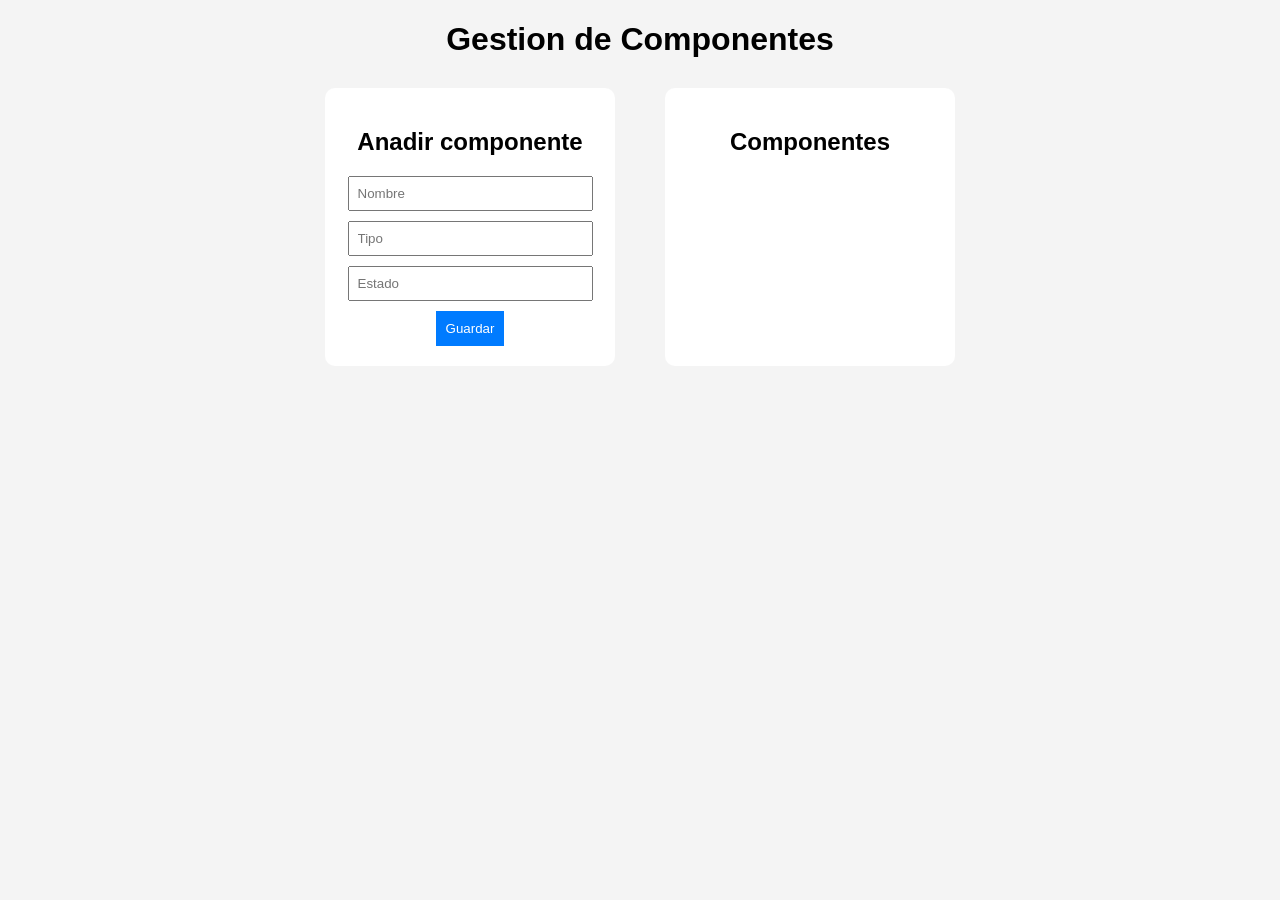
==== frontend/index.html @ b02fc324 "Primera entrega del proyecto" ====
<!DOCTYPE html>
<html lang="es">
<head>
    <meta charset="UTF-8">
    <meta name="viewport" content="width=device-width, initial-scale=1.0">
    <title>Alquiler de PCs</title>
    <link rel="stylesheet" href="styles.css">
</head>
<body>

<h1>Gestion de Componentes</h1>

<div class="container">

    <div class="form">
        <h2>Anadir componente</h2>
        <input id="nombre" placeholder="Nombre">
        <input id="tipo" placeholder="Tipo">
        <input id="estado" placeholder="Estado">
        <button onclick="guardar()">Guardar</button>
    </div>

    <div class="listado">
        <h2>Componentes</h2>
        <ul id="lista"></ul>
    </div>

</div>

<script src="app.js"></script>

</body>
</html>
---- frontend/styles.css ----
body {
    font-family: Arial;
    background: #f4f4f4;
    text-align: center;
}

.container {
    display: flex;
    justify-content: center;
    gap: 50px;
    margin-top: 30px;
}

.form, .listado {
    background: white;
    padding: 20px;
    border-radius: 10px;
    width: 250px;
}

input {
    display: block;
    margin: 10px auto;
    padding: 8px;
    width: 90%;
}

button {
    padding: 10px;
    background: #007bff;
    color: white;
    border: none;
    cursor: pointer;
}

button:hover {
    background: #0056b3;
}
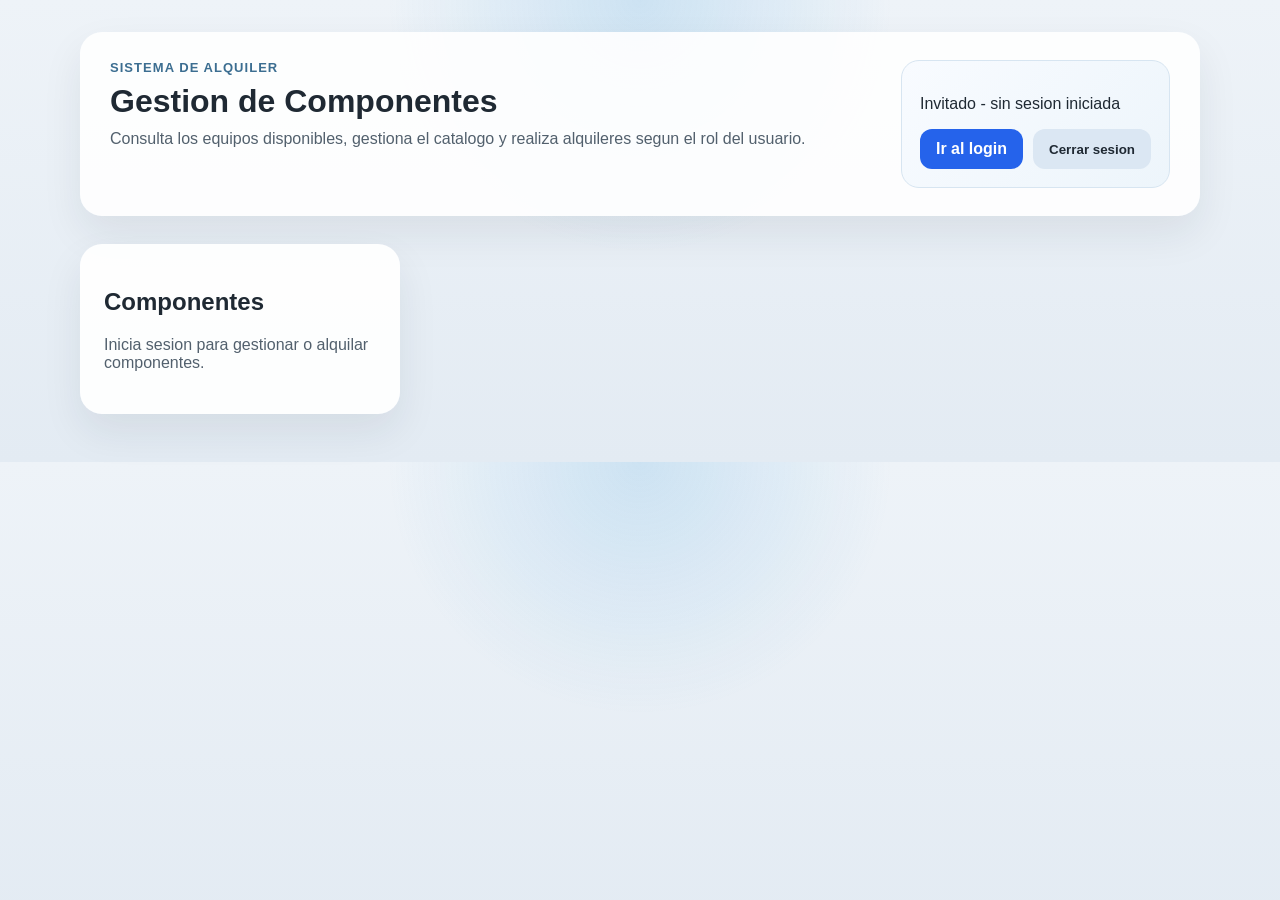
==== commit bdeb9258: "Mejora roles, alquiler y estilo frontend" ====
--- a/frontend/index.html
+++ b/frontend/index.html
@@ -8,11 +8,25 @@
 </head>
 <body>
 
-<h1>Gestion de Componentes</h1>
+<div class="page-shell">
+<header class="hero">
+    <div>
+        <p class="eyebrow">Sistema de alquiler</p>
+        <h1>Gestion de Componentes</h1>
+        <p class="hero-text">Consulta los equipos disponibles, gestiona el catalogo y realiza alquileres segun el rol del usuario.</p>
+    </div>
+    <div class="user-panel">
+        <p id="usuarioInfo">Invitado</p>
+        <div class="user-actions">
+            <a class="link-button" href="login.html">Ir al login</a>
+            <button type="button" class="secondary-button" onclick="cerrarSesion()">Cerrar sesion</button>
+        </div>
+    </div>
+</header>
 
 <div class="container">
 
-    <div class="form">
+    <div class="form" id="bloqueAdmin">
         <h2>Anadir componente</h2>
         <input id="nombre" placeholder="Nombre">
         <input id="tipo" placeholder="Tipo">
@@ -22,9 +36,11 @@
 
     <div class="listado">
         <h2>Componentes</h2>
+        <p id="mensajeRol" class="status-text"></p>
         <ul id="lista"></ul>
     </div>
 
+</div>
 </div>
 
 <script src="app.js"></script>
--- a/frontend/styles.css
+++ b/frontend/styles.css
@@ -1,38 +1,213 @@
 body {
-    font-family: Arial;
-    background: #f4f4f4;
-    text-align: center;
+    margin: 0;
+    font-family: "Segoe UI", Tahoma, Geneva, Verdana, sans-serif;
+    background:
+        radial-gradient(circle at top, rgba(52, 152, 219, 0.18), transparent 32%),
+        linear-gradient(180deg, #eef3f8 0%, #e3ebf3 100%);
+    color: #1f2933;
+}
+
+.page-shell {
+    max-width: 1120px;
+    margin: 0 auto;
+    padding: 32px 20px 48px;
+}
+
+.hero {
+    display: flex;
+    justify-content: space-between;
+    align-items: flex-start;
+    gap: 24px;
+    margin-bottom: 28px;
+    padding: 28px 30px;
+    border-radius: 22px;
+    background: rgba(255, 255, 255, 0.9);
+    box-shadow: 0 18px 40px rgba(31, 41, 51, 0.08);
+}
+
+.hero h1,
+.login-card h2 {
+    margin: 0 0 10px;
+}
+
+.eyebrow {
+    margin: 0 0 8px;
+    font-size: 13px;
+    font-weight: 700;
+    letter-spacing: 0.08em;
+    text-transform: uppercase;
+    color: #3c6e91;
+}
+
+.hero-text,
+.login-text,
+.status-text {
+    margin: 0;
+    color: #52606d;
+}
+
+.user-panel {
+    min-width: 230px;
+    padding: 18px;
+    border-radius: 18px;
+    background: linear-gradient(135deg, #f8fbff 0%, #edf5fb 100%);
+    border: 1px solid #d7e5f1;
+}
+
+.user-actions {
+    display: flex;
+    flex-wrap: wrap;
+    gap: 10px;
+    margin-top: 14px;
 }
 
 .container {
-    display: flex;
+    display: grid;
+    grid-template-columns: minmax(260px, 320px) 1fr;
+    gap: 24px;
+    align-items: start;
+}
+
+.form,
+.listado,
+.login-card {
+    background: rgba(255, 255, 255, 0.94);
+    padding: 24px;
+    border-radius: 22px;
+    box-shadow: 0 18px 40px rgba(31, 41, 51, 0.08);
+}
+
+.login-shell {
+    min-height: 100vh;
+    display: flex;
+    align-items: center;
     justify-content: center;
-    gap: 50px;
-    margin-top: 30px;
-}
-
-.form, .listado {
-    background: white;
-    padding: 20px;
-    border-radius: 10px;
-    width: 250px;
+}
+
+.login-card {
+    width: min(420px, 100%);
 }
 
 input {
     display: block;
-    margin: 10px auto;
-    padding: 8px;
-    width: 90%;
-}
-
-button {
-    padding: 10px;
-    background: #007bff;
+    width: 100%;
+    margin: 12px 0;
+    padding: 12px 14px;
+    border: 1px solid #cbd5e1;
+    border-radius: 12px;
+    box-sizing: border-box;
+    background: #f8fafc;
+}
+
+button,
+.link-button {
+    display: inline-flex;
+    align-items: center;
+    justify-content: center;
+    padding: 11px 16px;
+    border: none;
+    border-radius: 12px;
+    background: #2563eb;
     color: white;
-    border: none;
+    font-weight: 600;
+    text-decoration: none;
     cursor: pointer;
-}
-
-button:hover {
-    background: #0056b3;
-}+    transition: transform 0.15s ease, background 0.15s ease;
+}
+
+button:hover,
+.link-button:hover {
+    background: #1d4ed8;
+    transform: translateY(-1px);
+}
+
+.secondary-button {
+    background: #dbe7f3;
+    color: #1f2933;
+}
+
+.secondary-button:hover {
+    background: #c9dae9;
+}
+
+.link-inline {
+    color: #2563eb;
+    text-decoration: none;
+    font-weight: 600;
+}
+
+.listado ul {
+    list-style: none;
+    padding: 0;
+    margin: 18px 0 0;
+}
+
+.item-card {
+    display: flex;
+    justify-content: space-between;
+    align-items: center;
+    gap: 16px;
+    padding: 16px;
+    margin-bottom: 12px;
+    border: 1px solid #e1e8f0;
+    border-radius: 16px;
+    background: #fbfdff;
+}
+
+.item-info {
+    display: flex;
+    flex-direction: column;
+    gap: 4px;
+}
+
+.item-info strong {
+    font-size: 16px;
+}
+
+.badge {
+    display: inline-flex;
+    width: fit-content;
+    padding: 4px 10px;
+    border-radius: 999px;
+    font-size: 12px;
+    font-weight: 700;
+}
+
+.badge.disponible {
+    background: #dcfce7;
+    color: #166534;
+}
+
+.badge.alquilado {
+    background: #fee2e2;
+    color: #991b1b;
+}
+
+.rent-button {
+    background: #0f766e;
+}
+
+.rent-button:hover {
+    background: #0d5f59;
+}
+
+#mensajeLogin,
+#mensajeRol {
+    margin-top: 14px;
+}
+
+@media (max-width: 820px) {
+    .hero,
+    .container {
+        grid-template-columns: 1fr;
+        display: grid;
+    }
+
+    .hero {
+        padding: 22px;
+    }
+
+    .user-panel {
+        min-width: 0;
+    }
+}
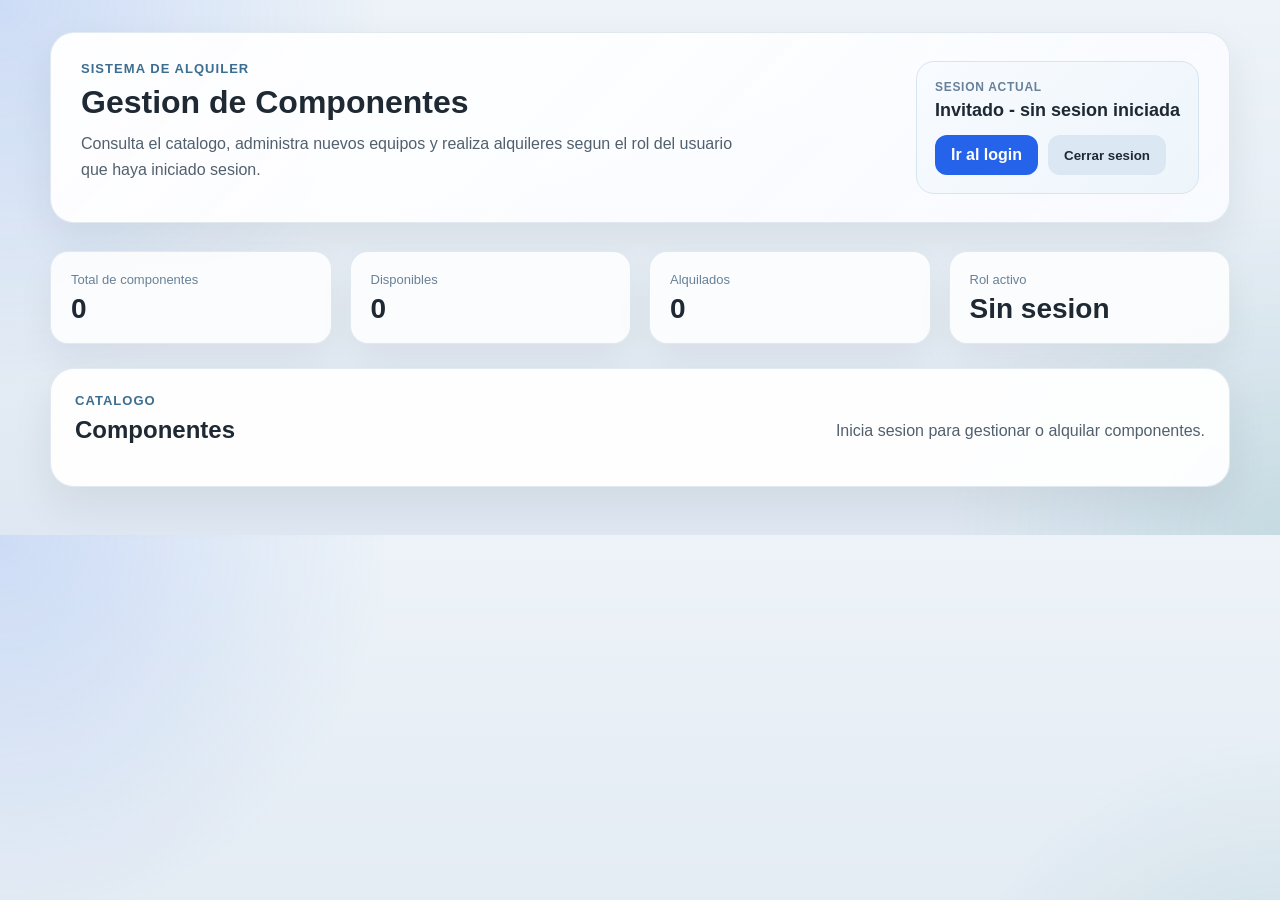
==== commit c7045c84: "Mas avances sobre frontend y el backend" ====
--- a/frontend/index.html
+++ b/frontend/index.html
@@ -4,43 +4,109 @@
     <meta charset="UTF-8">
     <meta name="viewport" content="width=device-width, initial-scale=1.0">
     <title>Alquiler de PCs</title>
-    <link rel="stylesheet" href="styles.css">
+    <link rel="stylesheet" href="Css.css">
 </head>
 <body>
 
 <div class="page-shell">
-<header class="hero">
-    <div>
-        <p class="eyebrow">Sistema de alquiler</p>
-        <h1>Gestion de Componentes</h1>
-        <p class="hero-text">Consulta los equipos disponibles, gestiona el catalogo y realiza alquileres segun el rol del usuario.</p>
-    </div>
-    <div class="user-panel">
-        <p id="usuarioInfo">Invitado</p>
-        <div class="user-actions">
-            <a class="link-button" href="login.html">Ir al login</a>
-            <button type="button" class="secondary-button" onclick="cerrarSesion()">Cerrar sesion</button>
+    <header class="hero">
+        <div class="hero-copy">
+            <p class="eyebrow">Sistema de alquiler</p>
+            <h1>Gestion de Componentes</h1>
+            <p class="hero-text">Consulta el catalogo, administra nuevos equipos y realiza alquileres segun el rol del usuario que haya iniciado sesion.</p>
         </div>
-    </div>
-</header>
+        <div class="user-panel">
+            <p class="panel-label">Sesion actual</p>
+            <p id="usuarioInfo" class="panel-value">Invitado</p>
+            <div class="user-actions">
+                <a class="link-button" id="loginLink" href="login.html">Ir al login</a>
+                <button type="button" class="secondary-button" onclick="cerrarSesion()">Cerrar sesion</button>
+            </div>
+        </div>
+    </header>
 
-<div class="container">
+    <section class="summary-grid">
+        <article class="summary-card">
+            <span class="summary-label">Total de componentes</span>
+            <strong id="totalComponentes" class="summary-value">0</strong>
+        </article>
+        <article class="summary-card">
+            <span class="summary-label">Disponibles</span>
+            <strong id="totalDisponibles" class="summary-value">0</strong>
+        </article>
+        <article class="summary-card">
+            <span class="summary-label">Alquilados</span>
+            <strong id="totalAlquilados" class="summary-value">0</strong>
+        </article>
+        <article class="summary-card">
+            <span class="summary-label">Rol activo</span>
+            <strong id="rolActivo" class="summary-value">Sin sesion</strong>
+        </article>
+    </section>
 
-    <div class="form" id="bloqueAdmin">
-        <h2>Anadir componente</h2>
-        <input id="nombre" placeholder="Nombre">
-        <input id="tipo" placeholder="Tipo">
-        <input id="estado" placeholder="Estado">
-        <button onclick="guardar()">Guardar</button>
+    <div class="container">
+
+        <div class="form" id="bloqueAdmin">
+            <div class="section-heading">
+                <p class="eyebrow">Administracion</p>
+                <h2 id="tituloFormularioAdmin">Anadir componente</h2>
+            </div>
+            <p id="mensajeFormularioAdmin" class="status-text"></p>
+            <label class="field-label" for="nombre">Nombre</label>
+            <input id="nombre" placeholder="Ejemplo: Portatil Dell">
+            <label class="field-label" for="tipo">Tipo</label>
+            <select id="tipo">
+                <option value="">Elegir tipo</option>
+                <option value="Ordenador">Ordenador</option>
+                <option value="Memoria RAM">Memoria RAM</option>
+                <option value="SSD">SSD</option>
+                <option value="HDD">HDD</option>
+                <option value="Grafica">Grafica</option>
+                <option value="Procesador">Procesador</option>
+                <option value="Placa base">Placa base</option>
+                <option value="Refrigeracion">Refrigeracion</option>
+                <option value="Caja">Caja</option>
+                <option value="Fuente de alimentacion">Fuente de alimentacion</option>
+                <option value="Monitor">Monitor</option>
+                <option value="Periferico">Periferico</option>
+            </select>
+            <label class="field-label" for="estado">Estado</label>
+            <select id="estado">
+                <option value="">Elegir estado</option>
+                <option value="Disponible">Disponible</option>
+                <option value="Alquilado">Alquilado</option>
+            </select>
+            <div class="user-actions form-actions">
+                <button type="button" id="botonGuardarComponente" onclick="guardar()">Guardar componente</button>
+                <button type="button" class="secondary-button" id="botonCancelarEdicion" onclick="cancelarEdicion()" style="display: none;">Cancelar edicion</button>
+            </div>
+        </div>
+
+        <div class="listado">
+            <div class="list-header">
+                <div class="section-heading">
+                    <p class="eyebrow">Catalogo</p>
+                    <h2>Componentes</h2>
+                </div>
+                <p id="mensajeRol" class="status-text"></p>
+            </div>
+            <ul id="lista"></ul>
+        </div>
+
     </div>
 
-    <div class="listado">
-        <h2>Componentes</h2>
-        <p id="mensajeRol" class="status-text"></p>
-        <ul id="lista"></ul>
-    </div>
-
-</div>
+    <section class="rentals-section" id="bloqueAlquileres">
+        <div class="listado">
+            <div class="list-header">
+                <div class="section-heading">
+                    <p class="eyebrow">Seguimiento</p>
+                    <h2>Mis alquileres</h2>
+                </div>
+                <p id="mensajeAlquileres" class="status-text"></p>
+            </div>
+            <ul id="listaAlquileres"></ul>
+        </div>
+    </section>
 </div>
 
 <script src="app.js"></script>
--- a/frontend/Css.css
+++ b/frontend/Css.css
@@ -0,0 +1,468 @@
+:root {
+    --bg-soft: #edf3f8;
+    --bg-strong: #dfe8f2;
+    --card: rgba(255, 255, 255, 0.9);
+    --card-strong: #ffffff;
+    --text-main: #1f2933;
+    --text-soft: #52606d;
+    --border-soft: #d7e1ea;
+    --primary: #2563eb;
+    --primary-hover: #1d4ed8;
+    --secondary: #dbe7f3;
+    --secondary-hover: #c9dae9;
+    --success: #0f766e;
+    --success-hover: #0d5f59;
+    --shadow-soft: 0 18px 40px rgba(31, 41, 51, 0.08);
+    --shadow-card: 0 16px 36px rgba(15, 23, 42, 0.06);
+    --radius-large: 24px;
+    --radius-medium: 18px;
+    --radius-small: 14px;
+}
+
+body {
+    margin: 0;
+    font-family: "Segoe UI", Tahoma, Geneva, Verdana, sans-serif;
+    background:
+        radial-gradient(circle at top left, rgba(37, 99, 235, 0.16), transparent 28%),
+        radial-gradient(circle at bottom right, rgba(15, 118, 110, 0.12), transparent 24%),
+        linear-gradient(180deg, var(--bg-soft) 0%, var(--bg-strong) 100%);
+    color: var(--text-main);
+}
+
+.page-shell {
+    max-width: 1180px;
+    margin: 0 auto;
+    padding: 32px 20px 48px;
+}
+
+.hero {
+    display: flex;
+    justify-content: space-between;
+    align-items: flex-start;
+    gap: 24px;
+    margin-bottom: 28px;
+    padding: 28px 30px;
+    border-radius: var(--radius-large);
+    background: linear-gradient(135deg, rgba(255, 255, 255, 0.96) 0%, rgba(249, 251, 255, 0.92) 100%);
+    box-shadow: var(--shadow-soft);
+    border: 1px solid rgba(215, 225, 234, 0.72);
+}
+
+.hero-copy {
+    max-width: 680px;
+}
+
+.hero h1,
+.login-card h2,
+.login-side h1 {
+    margin: 0 0 10px;
+}
+
+.eyebrow {
+    margin: 0 0 8px;
+    font-size: 13px;
+    font-weight: 700;
+    letter-spacing: 0.08em;
+    text-transform: uppercase;
+    color: #3c6e91;
+}
+
+.hero-text,
+.login-text,
+.status-text {
+    margin: 0;
+    color: var(--text-soft);
+    line-height: 1.6;
+}
+
+.user-panel {
+    min-width: 230px;
+    padding: 18px;
+    border-radius: var(--radius-medium);
+    background: linear-gradient(135deg, #f8fbff 0%, #edf5fb 100%);
+    border: 1px solid #d7e5f1;
+}
+
+.user-actions {
+    display: flex;
+    flex-wrap: wrap;
+    gap: 10px;
+    margin-top: 14px;
+}
+
+.panel-label {
+    margin: 0 0 6px;
+    font-size: 12px;
+    font-weight: 700;
+    letter-spacing: 0.06em;
+    text-transform: uppercase;
+    color: #688198;
+}
+
+.panel-value {
+    margin: 0;
+    font-size: 18px;
+    font-weight: 700;
+}
+
+.summary-grid {
+    display: grid;
+    grid-template-columns: repeat(4, minmax(0, 1fr));
+    gap: 18px;
+    margin-bottom: 24px;
+}
+
+.summary-card {
+    padding: 20px;
+    border-radius: var(--radius-medium);
+    background: rgba(255, 255, 255, 0.84);
+    border: 1px solid rgba(215, 225, 234, 0.72);
+    box-shadow: var(--shadow-card);
+}
+
+.summary-label {
+    display: block;
+    margin-bottom: 8px;
+    font-size: 13px;
+    color: #688198;
+}
+
+.summary-value {
+    font-size: 28px;
+    line-height: 1;
+}
+
+.container {
+    display: grid;
+    grid-template-columns: minmax(260px, 320px) 1fr;
+    gap: 24px;
+    align-items: start;
+}
+
+.container.single-column {
+    grid-template-columns: 1fr;
+}
+
+.rentals-section {
+    margin-top: 24px;
+}
+
+.form,
+.listado,
+.login-card,
+.login-side {
+    background: rgba(255, 255, 255, 0.94);
+    padding: 24px;
+    border-radius: var(--radius-large);
+    box-shadow: var(--shadow-soft);
+    border: 1px solid rgba(215, 225, 234, 0.72);
+}
+
+.login-shell {
+    min-height: 100vh;
+    display: flex;
+    align-items: center;
+    justify-content: center;
+}
+
+.login-layout {
+    display: grid;
+    grid-template-columns: minmax(280px, 1fr) minmax(340px, 420px);
+    gap: 24px;
+    width: min(980px, 100%);
+}
+
+.login-side {
+    display: flex;
+    flex-direction: column;
+    justify-content: center;
+    background:
+        linear-gradient(160deg, rgba(32, 76, 131, 0.96) 0%, rgba(31, 41, 51, 0.96) 100%);
+    color: #f8fbff;
+}
+
+.login-side .eyebrow,
+.login-side .login-text,
+.demo-box,
+.demo-user,
+.login-side .panel-label {
+    color: #dbe7f3;
+}
+
+.demo-box {
+    margin-top: 24px;
+    padding: 18px;
+    border-radius: var(--radius-medium);
+    background: rgba(255, 255, 255, 0.08);
+    border: 1px solid rgba(255, 255, 255, 0.14);
+}
+
+.demo-user {
+    margin: 8px 0 0;
+}
+
+.login-card {
+    width: min(420px, 100%);
+}
+
+.alquiler-card {
+    width: min(460px, 100%);
+}
+
+.form-actions {
+    margin-top: 18px;
+}
+
+.muted-link {
+    background: #718096;
+}
+
+.muted-link:hover {
+    background: #5f6b7a;
+}
+
+.helper-text {
+    margin-top: 14px;
+}
+
+.payment-fields {
+    margin-top: 6px;
+}
+
+.section-heading h2 {
+    margin: 0;
+}
+
+.field-label {
+    display: inline-block;
+    margin-top: 14px;
+    margin-bottom: 6px;
+    font-size: 14px;
+    font-weight: 600;
+    color: #425466;
+}
+
+input {
+    display: block;
+    width: 100%;
+    margin: 0;
+    padding: 12px 14px;
+    border: 1px solid #cbd5e1;
+    border-radius: 12px;
+    box-sizing: border-box;
+    background: #f8fafc;
+    color: var(--text-main);
+    transition: border-color 0.2s ease, box-shadow 0.2s ease, background 0.2s ease;
+}
+
+select {
+    display: block;
+    width: 100%;
+    margin: 0;
+    padding: 12px 14px;
+    border: 1px solid #cbd5e1;
+    border-radius: 12px;
+    box-sizing: border-box;
+    background: #f8fafc;
+    color: var(--text-main);
+    transition: border-color 0.2s ease, box-shadow 0.2s ease, background 0.2s ease;
+}
+
+input:focus,
+select:focus {
+    outline: none;
+    border-color: rgba(37, 99, 235, 0.6);
+    box-shadow: 0 0 0 4px rgba(37, 99, 235, 0.12);
+    background: var(--card-strong);
+}
+
+button,
+.link-button {
+    display: inline-flex;
+    align-items: center;
+    justify-content: center;
+    padding: 11px 16px;
+    border: none;
+    border-radius: 12px;
+    background: var(--primary);
+    color: white;
+    font-weight: 600;
+    text-decoration: none;
+    cursor: pointer;
+    transition: transform 0.15s ease, background 0.15s ease, box-shadow 0.15s ease;
+}
+
+button:hover,
+.link-button:hover {
+    background: var(--primary-hover);
+    transform: translateY(-1px);
+    box-shadow: 0 12px 24px rgba(37, 99, 235, 0.2);
+}
+
+.secondary-button {
+    background: var(--secondary);
+    color: var(--text-main);
+}
+
+.secondary-button:hover {
+    background: var(--secondary-hover);
+    box-shadow: none;
+}
+
+.link-inline {
+    color: var(--primary);
+    text-decoration: none;
+    font-weight: 600;
+}
+
+.list-header {
+    display: flex;
+    justify-content: space-between;
+    align-items: end;
+    gap: 16px;
+}
+
+.listado ul {
+    list-style: none;
+    padding: 0;
+    margin: 18px 0 0;
+}
+
+.item-card {
+    display: flex;
+    justify-content: space-between;
+    align-items: center;
+    gap: 16px;
+    padding: 18px;
+    margin-bottom: 12px;
+    border: 1px solid #e1e8f0;
+    border-radius: 18px;
+    background: linear-gradient(180deg, #fcfdff 0%, #f6f9fc 100%);
+    box-shadow: 0 10px 24px rgba(15, 23, 42, 0.04);
+}
+
+.item-image {
+    width: 118px;
+    height: 78px;
+    object-fit: cover;
+    border-radius: 14px;
+    flex-shrink: 0;
+    background: #eef3f8;
+    border: 1px solid #d9e2ec;
+}
+
+.item-info {
+    display: flex;
+    flex-direction: column;
+    gap: 4px;
+    flex: 1;
+}
+
+.item-info strong {
+    font-size: 16px;
+}
+
+.item-info span {
+    color: var(--text-soft);
+}
+
+.badge {
+    display: inline-flex;
+    width: fit-content;
+    padding: 4px 10px;
+    border-radius: 999px;
+    font-size: 12px;
+    font-weight: 700;
+}
+
+.badge.disponible {
+    background: #dcfce7;
+    color: #166534;
+}
+
+.badge.alquilado {
+    background: #fee2e2;
+    color: #991b1b;
+}
+
+.rent-button {
+    background: var(--success);
+}
+
+.rent-button:hover {
+    background: var(--success-hover);
+    box-shadow: 0 12px 24px rgba(15, 118, 110, 0.2);
+}
+
+.return-button {
+    background: #b45309;
+}
+
+.return-button:hover {
+    background: #92400e;
+    box-shadow: 0 12px 24px rgba(180, 83, 9, 0.2);
+}
+
+.delete-button {
+    background: #b91c1c;
+}
+
+.delete-button:hover {
+    background: #991b1b;
+    box-shadow: 0 12px 24px rgba(185, 28, 28, 0.22);
+}
+
+#mensajeLogin,
+#mensajeRol,
+#mensajeAlquileres {
+    margin-top: 14px;
+}
+
+@media (max-width: 820px) {
+    .summary-grid {
+        grid-template-columns: repeat(2, minmax(0, 1fr));
+    }
+
+    .hero,
+    .container,
+    .login-layout {
+        display: grid;
+        grid-template-columns: 1fr;
+    }
+
+    .hero {
+        padding: 22px;
+    }
+
+    .user-panel {
+        min-width: 0;
+    }
+
+    .list-header {
+        align-items: start;
+        flex-direction: column;
+    }
+}
+
+@media (max-width: 560px) {
+    .summary-grid {
+        grid-template-columns: 1fr;
+    }
+
+    .page-shell {
+        padding: 18px 14px 28px;
+    }
+
+    .hero,
+    .form,
+    .listado,
+    .login-card,
+    .login-side {
+        padding: 20px;
+    }
+
+    .item-card {
+        align-items: start;
+        flex-direction: column;
+    }
+}
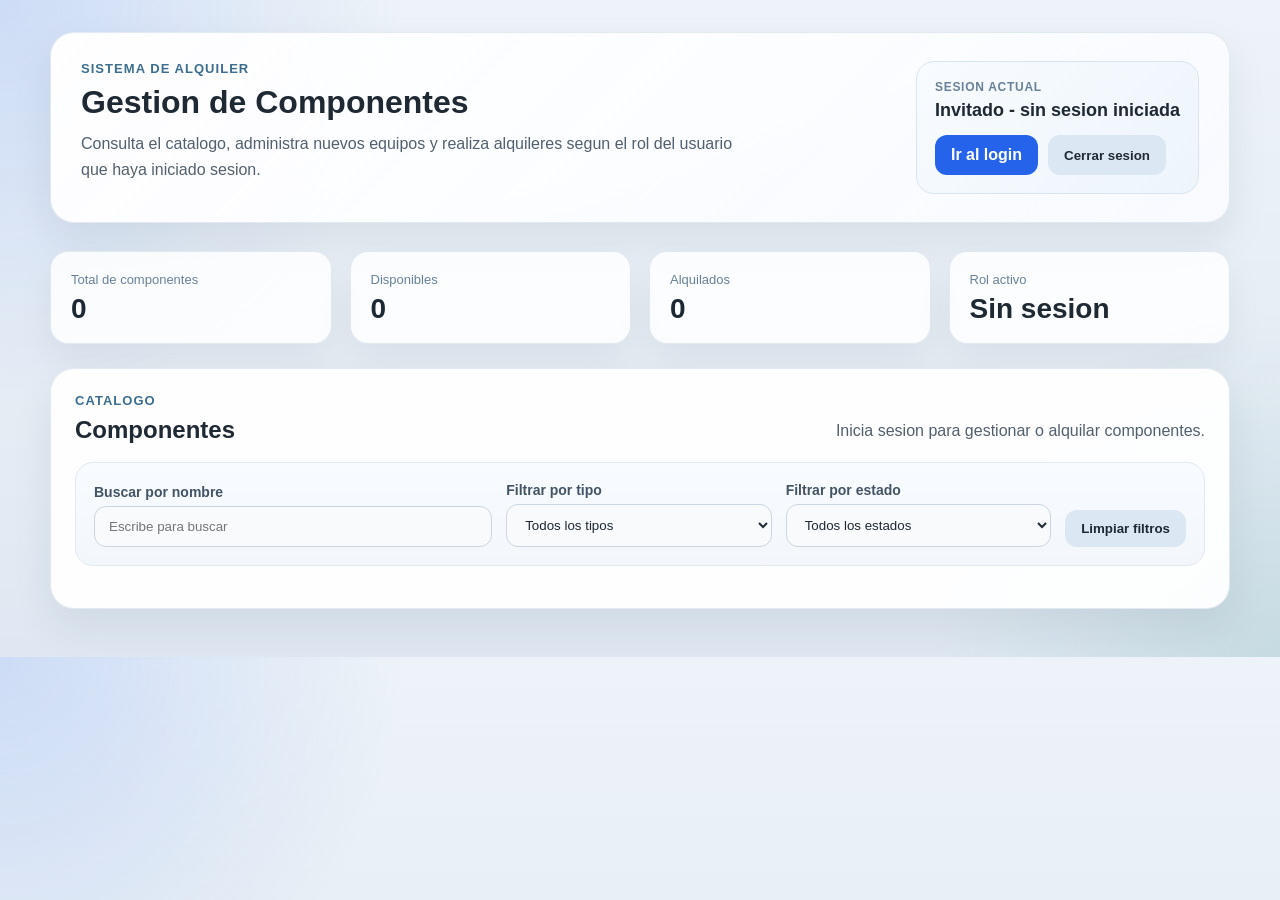
==== commit 668a53d5: "Retoques extras" ====
--- a/frontend/index.html
+++ b/frontend/index.html
@@ -90,6 +90,43 @@
                 </div>
                 <p id="mensajeRol" class="status-text"></p>
             </div>
+            <div class="filters-bar">
+                <div class="filter-group search-group">
+                    <label class="field-label" for="busquedaComponente">Buscar por nombre</label>
+                    <input id="busquedaComponente" type="text" placeholder="Escribe para buscar" oninput="aplicarFiltros()">
+                </div>
+                <div class="filter-group">
+                    <label class="field-label" for="filtroTipo">Filtrar por tipo</label>
+                    <select id="filtroTipo" onchange="aplicarFiltros()">
+                        <option value="">Todos los tipos</option>
+                        <option value="Ordenador">Ordenador</option>
+                        <option value="Memoria RAM">Memoria RAM</option>
+                        <option value="SSD">SSD</option>
+                        <option value="HDD">HDD</option>
+                        <option value="Grafica">Grafica</option>
+                        <option value="Procesador">Procesador</option>
+                        <option value="Placa base">Placa base</option>
+                        <option value="Refrigeracion">Refrigeracion</option>
+                        <option value="Caja">Caja</option>
+                        <option value="Fuente de alimentacion">Fuente de alimentacion</option>
+                        <option value="Monitor">Monitor</option>
+                        <option value="Periferico">Periferico</option>
+                    </select>
+                </div>
+                <div class="filter-group">
+                    <label class="field-label" for="filtroEstado">Filtrar por estado</label>
+                    <select id="filtroEstado" onchange="aplicarFiltros()">
+                        <option value="">Todos los estados</option>
+                        <option value="Disponible">Disponible</option>
+                        <option value="Alquilado">Alquilado</option>
+                    </select>
+                </div>
+                <div class="filter-actions">
+                    <button type="button" class="secondary-button" onclick="limpiarFiltros()">Limpiar filtros</button>
+                </div>
+            </div>
+            <p id="mensajeFiltros" class="status-text"></p>
+            <p id="mensajeCatalogoAccion" class="status-text"></p>
             <ul id="lista"></ul>
         </div>
 
@@ -104,6 +141,7 @@
                 </div>
                 <p id="mensajeAlquileres" class="status-text"></p>
             </div>
+            <p id="mensajeAlquilerAccion" class="status-text"></p>
             <ul id="listaAlquileres"></ul>
         </div>
     </section>
--- a/frontend/Css.css
+++ b/frontend/Css.css
@@ -322,10 +322,37 @@
     gap: 16px;
 }
 
+.filters-bar {
+    display: grid;
+    grid-template-columns: minmax(240px, 1.5fr) repeat(2, minmax(180px, 1fr)) auto;
+    gap: 14px;
+    align-items: end;
+    margin-top: 18px;
+    padding: 18px;
+    border-radius: 18px;
+    background: linear-gradient(180deg, #f8fbff 0%, #f3f7fb 100%);
+    border: 1px solid #e1e8f0;
+}
+
+.filter-group .field-label {
+    margin-top: 0;
+}
+
+.filter-actions {
+    display: flex;
+    justify-content: flex-end;
+}
+
 .listado ul {
     list-style: none;
     padding: 0;
     margin: 18px 0 0;
+}
+
+#lista.catalog-grid {
+    display: grid;
+    grid-template-columns: repeat(auto-fill, minmax(250px, 1fr));
+    gap: 16px;
 }
 
 .item-card {
@@ -341,6 +368,13 @@
     box-shadow: 0 10px 24px rgba(15, 23, 42, 0.04);
 }
 
+#lista.catalog-grid .item-card {
+    height: 100%;
+    margin-bottom: 0;
+    flex-direction: column;
+    align-items: stretch;
+}
+
 .item-image {
     width: 118px;
     height: 78px;
@@ -351,6 +385,11 @@
     border: 1px solid #d9e2ec;
 }
 
+#lista.catalog-grid .item-image {
+    width: 100%;
+    height: 150px;
+}
+
 .item-info {
     display: flex;
     flex-direction: column;
@@ -364,6 +403,14 @@
 
 .item-info span {
     color: var(--text-soft);
+}
+
+#lista.catalog-grid .item-info {
+    width: 100%;
+}
+
+#lista.catalog-grid .item-card button {
+    width: 100%;
 }
 
 .badge {
@@ -413,6 +460,7 @@
 }
 
 #mensajeLogin,
+#mensajeFiltros,
 #mensajeRol,
 #mensajeAlquileres {
     margin-top: 14px;
@@ -441,6 +489,15 @@
     .list-header {
         align-items: start;
         flex-direction: column;
+    }
+
+    .filters-bar {
+        grid-template-columns: 1fr 1fr;
+    }
+
+    .search-group,
+    .filter-actions {
+        grid-column: 1 / -1;
     }
 }
 
@@ -465,4 +522,12 @@
         align-items: start;
         flex-direction: column;
     }
-}
+
+    .filters-bar {
+        grid-template-columns: 1fr;
+    }
+
+    #lista.catalog-grid {
+        grid-template-columns: 1fr;
+    }
+}
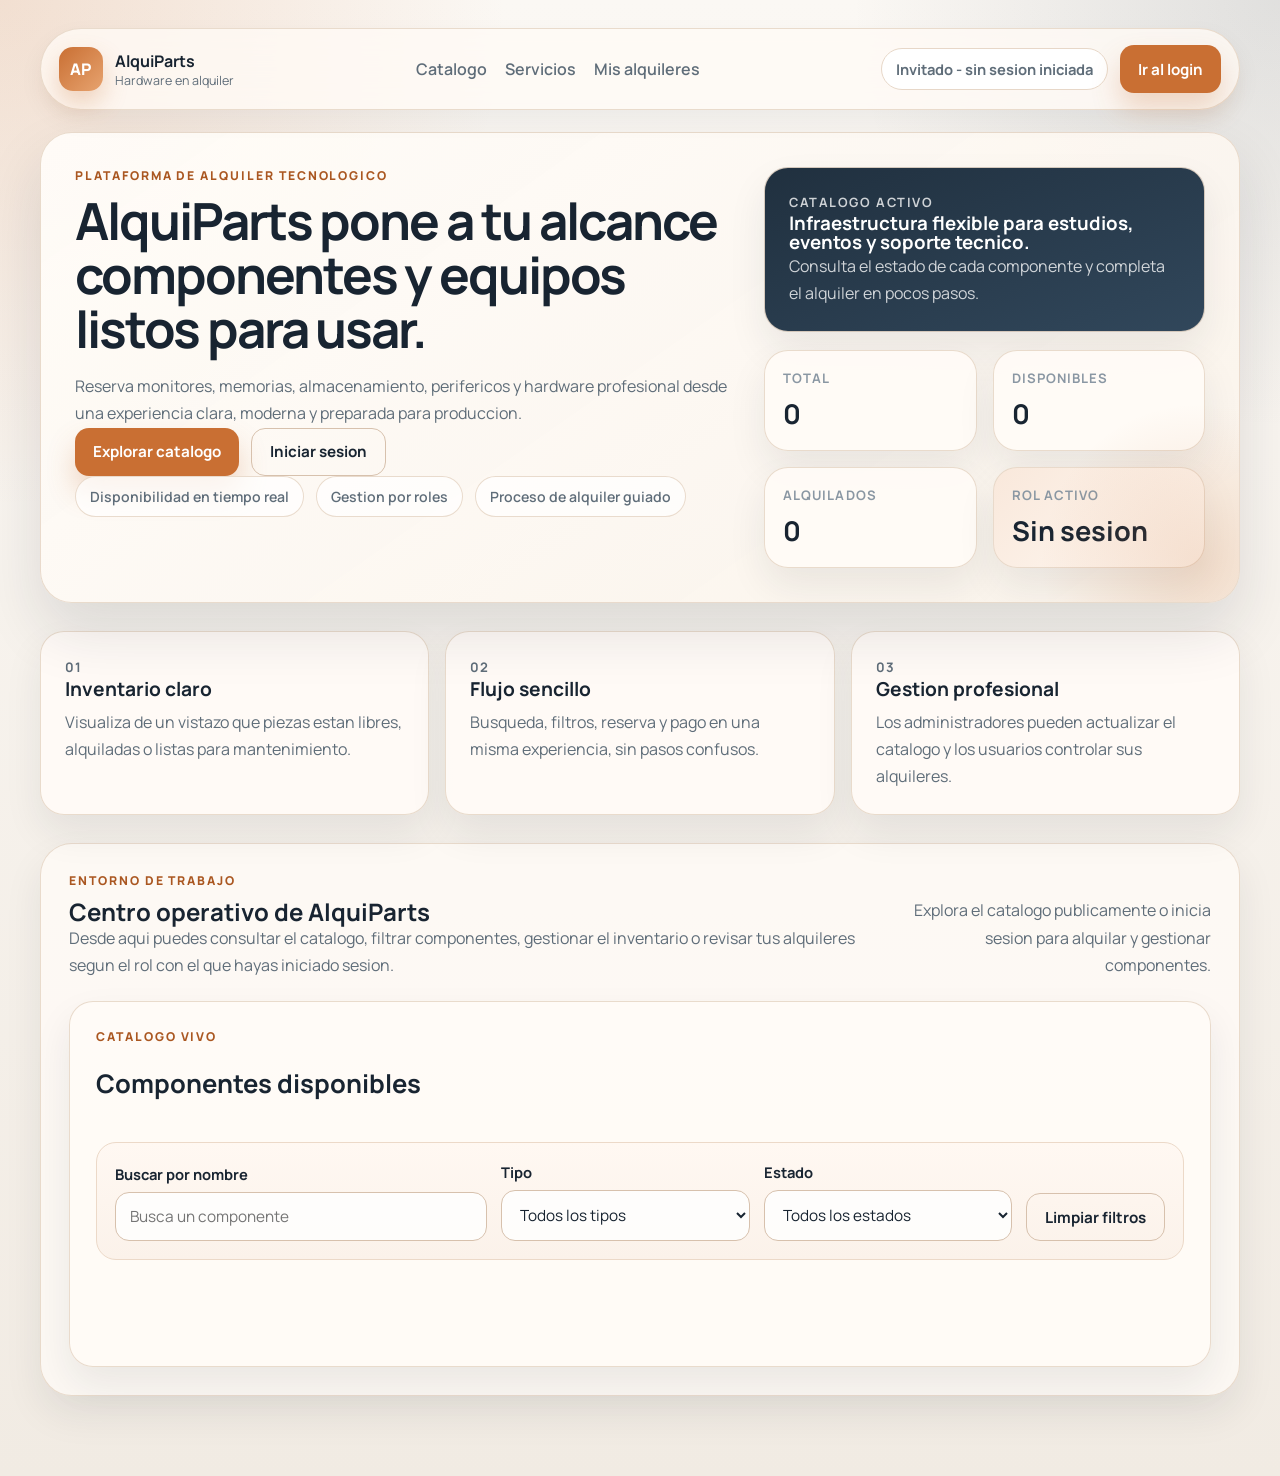
==== commit 2190daae: "Nuevos cambios en CSS y JS" ====
--- a/frontend/index.html
+++ b/frontend/index.html
@@ -3,140 +3,195 @@
 <head>
     <meta charset="UTF-8">
     <meta name="viewport" content="width=device-width, initial-scale=1.0">
-    <title>Alquiler de PCs</title>
+    <title>AlquiParts | Alquiler profesional de componentes</title>
+    <link rel="preconnect" href="https://fonts.googleapis.com">
+    <link rel="preconnect" href="https://fonts.gstatic.com" crossorigin>
+    <link href="https://fonts.googleapis.com/css2?family=Manrope:wght@400;500;600;700;800&display=swap" rel="stylesheet">
     <link rel="stylesheet" href="Css.css">
 </head>
 <body>
-
 <div class="page-shell">
-    <header class="hero">
-        <div class="hero-copy">
-            <p class="eyebrow">Sistema de alquiler</p>
-            <h1>Gestion de Componentes</h1>
-            <p class="hero-text">Consulta el catalogo, administra nuevos equipos y realiza alquileres segun el rol del usuario que haya iniciado sesion.</p>
-        </div>
-        <div class="user-panel">
-            <p class="panel-label">Sesion actual</p>
-            <p id="usuarioInfo" class="panel-value">Invitado</p>
-            <div class="user-actions">
-                <a class="link-button" id="loginLink" href="login.html">Ir al login</a>
-                <button type="button" class="secondary-button" onclick="cerrarSesion()">Cerrar sesion</button>
-            </div>
+    <header class="site-header">
+        <a class="brand-mark" href="index.html">
+            <span class="brand-icon">AP</span>
+            <span>
+                <strong>AlquiParts</strong>
+                <small>Hardware en alquiler</small>
+            </span>
+        </a>
+        <nav class="site-nav">
+            <a href="#catalogo">Catalogo</a>
+            <a href="#servicios">Servicios</a>
+            <a href="#bloqueAlquileres">Mis alquileres</a>
+        </nav>
+        <div class="nav-actions">
+            <p id="usuarioInfo" class="session-chip">Invitado</p>
+            <a class="link-button" id="loginLink" href="login.html">Acceder</a>
+            <button type="button" id="logoutButton" class="secondary-button compact-button" onclick="cerrarSesion()">Cerrar sesion</button>
         </div>
     </header>
 
-    <section class="summary-grid">
-        <article class="summary-card">
-            <span class="summary-label">Total de componentes</span>
-            <strong id="totalComponentes" class="summary-value">0</strong>
+    <section class="hero hero-home">
+        <div class="hero-copy hero-copy-wide">
+            <p class="eyebrow">Plataforma de alquiler tecnologico</p>
+            <h1>AlquiParts pone a tu alcance componentes y equipos listos para usar.</h1>
+            <p class="hero-text">Reserva monitores, memorias, almacenamiento, perifericos y hardware profesional desde una experiencia clara, moderna y preparada para produccion.</p>
+            <div class="hero-cta-row">
+                <a class="primary-cta" href="#catalogo">Explorar catalogo</a>
+                <a class="ghost-cta" href="login.html">Iniciar sesion</a>
+            </div>
+            <div class="trust-strip">
+                <span>Disponibilidad en tiempo real</span>
+                <span>Gestion por roles</span>
+                <span>Proceso de alquiler guiado</span>
+            </div>
+        </div>
+        <div class="hero-showcase">
+            <div class="showcase-card spotlight-card">
+                <p class="spotlight-kicker">Catalogo activo</p>
+                <h3>Infraestructura flexible para estudios, eventos y soporte tecnico.</h3>
+                <p>Consulta el estado de cada componente y completa el alquiler en pocos pasos.</p>
+            </div>
+            <div class="showcase-stats">
+                <article class="mini-stat">
+                    <span>Total</span>
+                    <strong id="totalComponentes">0</strong>
+                </article>
+                <article class="mini-stat">
+                    <span>Disponibles</span>
+                    <strong id="totalDisponibles">0</strong>
+                </article>
+                <article class="mini-stat">
+                    <span>Alquilados</span>
+                    <strong id="totalAlquilados">0</strong>
+                </article>
+                <article class="mini-stat accent-stat">
+                    <span>Rol activo</span>
+                    <strong id="rolActivo">Sin sesion</strong>
+                </article>
+            </div>
+        </div>
+    </section>
+
+    <section class="feature-grid" id="servicios">
+        <article class="feature-card">
+            <p class="feature-index">01</p>
+            <h3>Inventario claro</h3>
+            <p>Visualiza de un vistazo que piezas estan libres, alquiladas o listas para mantenimiento.</p>
         </article>
-        <article class="summary-card">
-            <span class="summary-label">Disponibles</span>
-            <strong id="totalDisponibles" class="summary-value">0</strong>
+        <article class="feature-card">
+            <p class="feature-index">02</p>
+            <h3>Flujo sencillo</h3>
+            <p>Busqueda, filtros, reserva y pago en una misma experiencia, sin pasos confusos.</p>
         </article>
-        <article class="summary-card">
-            <span class="summary-label">Alquilados</span>
-            <strong id="totalAlquilados" class="summary-value">0</strong>
+        <article class="feature-card">
+            <p class="feature-index">03</p>
+            <h3>Gestion profesional</h3>
+            <p>Los administradores pueden actualizar el catalogo y los usuarios controlar sus alquileres.</p>
         </article>
-        <article class="summary-card">
-            <span class="summary-label">Rol activo</span>
-            <strong id="rolActivo" class="summary-value">Sin sesion</strong>
-        </article>
-    </section>
-
-    <div class="container">
-
-        <div class="form" id="bloqueAdmin">
-            <div class="section-heading">
-                <p class="eyebrow">Administracion</p>
-                <h2 id="tituloFormularioAdmin">Anadir componente</h2>
-            </div>
-            <p id="mensajeFormularioAdmin" class="status-text"></p>
-            <label class="field-label" for="nombre">Nombre</label>
-            <input id="nombre" placeholder="Ejemplo: Portatil Dell">
-            <label class="field-label" for="tipo">Tipo</label>
-            <select id="tipo">
-                <option value="">Elegir tipo</option>
-                <option value="Ordenador">Ordenador</option>
-                <option value="Memoria RAM">Memoria RAM</option>
-                <option value="SSD">SSD</option>
-                <option value="HDD">HDD</option>
-                <option value="Grafica">Grafica</option>
-                <option value="Procesador">Procesador</option>
-                <option value="Placa base">Placa base</option>
-                <option value="Refrigeracion">Refrigeracion</option>
-                <option value="Caja">Caja</option>
-                <option value="Fuente de alimentacion">Fuente de alimentacion</option>
-                <option value="Monitor">Monitor</option>
-                <option value="Periferico">Periferico</option>
-            </select>
-            <label class="field-label" for="estado">Estado</label>
-            <select id="estado">
-                <option value="">Elegir estado</option>
-                <option value="Disponible">Disponible</option>
-                <option value="Alquilado">Alquilado</option>
-            </select>
-            <div class="user-actions form-actions">
-                <button type="button" id="botonGuardarComponente" onclick="guardar()">Guardar componente</button>
-                <button type="button" class="secondary-button" id="botonCancelarEdicion" onclick="cancelarEdicion()" style="display: none;">Cancelar edicion</button>
-            </div>
-        </div>
-
-        <div class="listado">
+    </section>
+
+    <section class="workspace-shell" id="catalogo">
+        <div class="workspace-intro">
+            <div>
+                <p class="eyebrow">Entorno de trabajo</p>
+                <h2>Centro operativo de AlquiParts</h2>
+                <p class="hero-text">Desde aqui puedes consultar el catalogo, filtrar componentes, gestionar el inventario o revisar tus alquileres segun el rol con el que hayas iniciado sesion.</p>
+            </div>
+            <p id="mensajeRol" class="status-text status-inline"></p>
+        </div>
+
+        <div class="container">
+            <div class="form admin-panel" id="bloqueAdmin">
+                <div class="section-heading">
+                    <p class="eyebrow">Panel administrador</p>
+                    <h2 id="tituloFormularioAdmin">Anadir componente</h2>
+                </div>
+                <p id="mensajeFormularioAdmin" class="status-text"></p>
+                <label class="field-label" for="nombre">Nombre</label>
+                <input id="nombre" placeholder="Ejemplo: Monitor Dell 27 pulgadas">
+                <label class="field-label" for="tipo">Tipo</label>
+                <select id="tipo">
+                    <option value="">Elegir tipo</option>
+                    <option value="Ordenador">Ordenador</option>
+                    <option value="Memoria RAM">Memoria RAM</option>
+                    <option value="SSD">SSD</option>
+                    <option value="HDD">HDD</option>
+                    <option value="Grafica">Grafica</option>
+                    <option value="Procesador">Procesador</option>
+                    <option value="Placa base">Placa base</option>
+                    <option value="Refrigeracion">Refrigeracion</option>
+                    <option value="Caja">Caja</option>
+                    <option value="Fuente de alimentacion">Fuente de alimentacion</option>
+                    <option value="Monitor">Monitor</option>
+                    <option value="Periferico">Periferico</option>
+                </select>
+                <label class="field-label" for="estado">Estado</label>
+                <select id="estado">
+                    <option value="">Elegir estado</option>
+                    <option value="Disponible">Disponible</option>
+                    <option value="Alquilado">Alquilado</option>
+                </select>
+                <div class="user-actions form-actions">
+                    <button type="button" id="botonGuardarComponente" onclick="guardar()">Guardar componente</button>
+                    <button type="button" class="secondary-button" id="botonCancelarEdicion" onclick="cancelarEdicion()" style="display: none;">Cancelar edicion</button>
+                </div>
+            </div>
+
+            <div class="listado catalog-panel">
+                <div class="list-header">
+                    <div class="section-heading">
+                        <p class="eyebrow">Catalogo vivo</p>
+                        <h2>Componentes disponibles</h2>
+                    </div>
+                </div>
+                <div class="filters-bar">
+                    <div class="filter-group search-group">
+                        <label class="field-label" for="busquedaComponente">Buscar por nombre</label>
+                        <input id="busquedaComponente" type="text" placeholder="Busca un componente" oninput="aplicarFiltros()">
+                    </div>
+                    <div class="filter-group">
+                        <label class="field-label" for="filtroTipo">Tipo</label>
+                        <select id="filtroTipo" onchange="aplicarFiltros()">
+                            <option value="">Todos los tipos</option>
+                            <option value="Ordenador">Ordenador</option>
+                            <option value="Memoria RAM">Memoria RAM</option>
+                            <option value="SSD">SSD</option>
+                            <option value="HDD">HDD</option>
+                            <option value="Grafica">Grafica</option>
+                            <option value="Procesador">Procesador</option>
+                            <option value="Placa base">Placa base</option>
+                            <option value="Refrigeracion">Refrigeracion</option>
+                            <option value="Caja">Caja</option>
+                            <option value="Fuente de alimentacion">Fuente de alimentacion</option>
+                            <option value="Monitor">Monitor</option>
+                            <option value="Periferico">Periferico</option>
+                        </select>
+                    </div>
+                    <div class="filter-group">
+                        <label class="field-label" for="filtroEstado">Estado</label>
+                        <select id="filtroEstado" onchange="aplicarFiltros()">
+                            <option value="">Todos los estados</option>
+                            <option value="Disponible">Disponible</option>
+                            <option value="Alquilado">Alquilado</option>
+                        </select>
+                    </div>
+                    <div class="filter-actions">
+                        <button type="button" class="secondary-button" onclick="limpiarFiltros()">Limpiar filtros</button>
+                    </div>
+                </div>
+                <p id="mensajeFiltros" class="status-text"></p>
+                <p id="mensajeCatalogoAccion" class="status-text"></p>
+                <ul id="lista"></ul>
+            </div>
+        </div>
+    </section>
+
+    <section class="rentals-section" id="bloqueAlquileres">
+        <div class="listado rentals-panel">
             <div class="list-header">
                 <div class="section-heading">
-                    <p class="eyebrow">Catalogo</p>
-                    <h2>Componentes</h2>
-                </div>
-                <p id="mensajeRol" class="status-text"></p>
-            </div>
-            <div class="filters-bar">
-                <div class="filter-group search-group">
-                    <label class="field-label" for="busquedaComponente">Buscar por nombre</label>
-                    <input id="busquedaComponente" type="text" placeholder="Escribe para buscar" oninput="aplicarFiltros()">
-                </div>
-                <div class="filter-group">
-                    <label class="field-label" for="filtroTipo">Filtrar por tipo</label>
-                    <select id="filtroTipo" onchange="aplicarFiltros()">
-                        <option value="">Todos los tipos</option>
-                        <option value="Ordenador">Ordenador</option>
-                        <option value="Memoria RAM">Memoria RAM</option>
-                        <option value="SSD">SSD</option>
-                        <option value="HDD">HDD</option>
-                        <option value="Grafica">Grafica</option>
-                        <option value="Procesador">Procesador</option>
-                        <option value="Placa base">Placa base</option>
-                        <option value="Refrigeracion">Refrigeracion</option>
-                        <option value="Caja">Caja</option>
-                        <option value="Fuente de alimentacion">Fuente de alimentacion</option>
-                        <option value="Monitor">Monitor</option>
-                        <option value="Periferico">Periferico</option>
-                    </select>
-                </div>
-                <div class="filter-group">
-                    <label class="field-label" for="filtroEstado">Filtrar por estado</label>
-                    <select id="filtroEstado" onchange="aplicarFiltros()">
-                        <option value="">Todos los estados</option>
-                        <option value="Disponible">Disponible</option>
-                        <option value="Alquilado">Alquilado</option>
-                    </select>
-                </div>
-                <div class="filter-actions">
-                    <button type="button" class="secondary-button" onclick="limpiarFiltros()">Limpiar filtros</button>
-                </div>
-            </div>
-            <p id="mensajeFiltros" class="status-text"></p>
-            <p id="mensajeCatalogoAccion" class="status-text"></p>
-            <ul id="lista"></ul>
-        </div>
-
-    </div>
-
-    <section class="rentals-section" id="bloqueAlquileres">
-        <div class="listado">
-            <div class="list-header">
-                <div class="section-heading">
-                    <p class="eyebrow">Seguimiento</p>
+                    <p class="eyebrow">Area personal</p>
                     <h2>Mis alquileres</h2>
                 </div>
                 <p id="mensajeAlquileres" class="status-text"></p>
@@ -146,8 +201,7 @@
         </div>
     </section>
 </div>
-
 <script src="app.js"></script>
-
 </body>
 </html>
+
--- a/frontend/Css.css
+++ b/frontend/Css.css
@@ -1,325 +1,518 @@
 :root {
-    --bg-soft: #edf3f8;
-    --bg-strong: #dfe8f2;
-    --card: rgba(255, 255, 255, 0.9);
-    --card-strong: #ffffff;
-    --text-main: #1f2933;
-    --text-soft: #52606d;
-    --border-soft: #d7e1ea;
-    --primary: #2563eb;
-    --primary-hover: #1d4ed8;
-    --secondary: #dbe7f3;
-    --secondary-hover: #c9dae9;
-    --success: #0f766e;
-    --success-hover: #0d5f59;
-    --shadow-soft: 0 18px 40px rgba(31, 41, 51, 0.08);
-    --shadow-card: 0 16px 36px rgba(15, 23, 42, 0.06);
-    --radius-large: 24px;
-    --radius-medium: 18px;
-    --radius-small: 14px;
+    --bg-main: #f4efe8;
+    --bg-alt: #f8f4ee;
+    --surface: rgba(255, 251, 247, 0.92);
+    --surface-strong: #fffdfa;
+    --surface-dark: #182431;
+    --line: #e7d7c8;
+    --line-strong: #d7c1ad;
+    --text-main: #182431;
+    --text-soft: #5f6d79;
+    --text-muted: #8a97a3;
+    --brand: #c96f33;
+    --brand-dark: #aa5721;
+    --brand-soft: #f3dfd1;
+    --success: #1f7a62;
+    --success-dark: #155b49;
+    --danger: #a23d3d;
+    --navy: #20303f;
+    --shadow-xl: 0 28px 60px rgba(24, 36, 49, 0.12);
+    --shadow-lg: 0 18px 38px rgba(24, 36, 49, 0.08);
+    --shadow-sm: 0 10px 24px rgba(24, 36, 49, 0.06);
+    --radius-xl: 32px;
+    --radius-lg: 24px;
+    --radius-md: 18px;
+    --radius-sm: 14px;
+}
+
+* {
+    box-sizing: border-box;
+}
+
+html {
+    scroll-behavior: smooth;
 }
 
 body {
     margin: 0;
-    font-family: "Segoe UI", Tahoma, Geneva, Verdana, sans-serif;
+    font-family: "Manrope", "Segoe UI", sans-serif;
+    color: var(--text-main);
     background:
-        radial-gradient(circle at top left, rgba(37, 99, 235, 0.16), transparent 28%),
-        radial-gradient(circle at bottom right, rgba(15, 118, 110, 0.12), transparent 24%),
-        linear-gradient(180deg, var(--bg-soft) 0%, var(--bg-strong) 100%);
+        radial-gradient(circle at top left, rgba(201, 111, 51, 0.18), transparent 26%),
+        radial-gradient(circle at top right, rgba(32, 48, 63, 0.12), transparent 22%),
+        linear-gradient(180deg, #fbf8f4 0%, #f1ebe3 100%);
+}
+
+.page-shell {
+    max-width: 1240px;
+    margin: 0 auto;
+    padding: 28px 20px 56px;
+}
+
+.site-header {
+    display: flex;
+    align-items: center;
+    justify-content: space-between;
+    gap: 20px;
+    margin-bottom: 22px;
+    padding: 16px 18px;
+    border: 1px solid rgba(231, 215, 200, 0.9);
+    background: rgba(255, 250, 245, 0.8);
+    backdrop-filter: blur(16px);
+    border-radius: 999px;
+    box-shadow: var(--shadow-sm);
+    position: sticky;
+    top: 18px;
+    z-index: 20;
+}
+
+.brand-mark {
+    display: inline-flex;
+    align-items: center;
+    gap: 12px;
     color: var(--text-main);
-}
-
-.page-shell {
-    max-width: 1180px;
-    margin: 0 auto;
-    padding: 32px 20px 48px;
+    text-decoration: none;
+}
+
+.brand-mark strong,
+.brand-mark small {
+    display: block;
+}
+
+.brand-mark strong {
+    font-size: 1rem;
+}
+
+.brand-mark small {
+    color: var(--text-soft);
+    font-size: 0.78rem;
+}
+
+.brand-mark-light {
+    color: #fff;
+}
+
+.brand-mark-light small {
+    color: rgba(255, 255, 255, 0.72);
+}
+
+.brand-icon {
+    width: 44px;
+    height: 44px;
+    border-radius: 14px;
+    display: inline-flex;
+    align-items: center;
+    justify-content: center;
+    background: linear-gradient(135deg, var(--brand) 0%, #e7a36f 100%);
+    color: white;
+    font-weight: 800;
+    letter-spacing: 0.06em;
+    box-shadow: 0 12px 24px rgba(201, 111, 51, 0.28);
+}
+
+.site-nav {
+    display: inline-flex;
+    gap: 18px;
+}
+
+.site-nav a {
+    color: var(--text-soft);
+    text-decoration: none;
+    font-weight: 600;
+}
+
+.site-nav a:hover,
+.link-inline:hover {
+    color: var(--brand-dark);
+}
+
+.nav-actions,
+.user-actions,
+.hero-cta-row,
+.login-links-row,
+.trust-strip,
+.login-side-note {
+    display: flex;
+    flex-wrap: wrap;
+    gap: 12px;
+    align-items: center;
+}
+
+.session-chip {
+    margin: 0;
+    padding: 10px 14px;
+    border-radius: 999px;
+    background: #fff;
+    border: 1px solid var(--line);
+    color: var(--text-soft);
+    font-size: 0.92rem;
+    font-weight: 700;
 }
 
 .hero {
-    display: flex;
-    justify-content: space-between;
-    align-items: flex-start;
-    gap: 24px;
+    display: grid;
+    grid-template-columns: minmax(0, 1.2fr) minmax(320px, 0.8fr);
+    gap: 28px;
+    align-items: stretch;
     margin-bottom: 28px;
-    padding: 28px 30px;
-    border-radius: var(--radius-large);
-    background: linear-gradient(135deg, rgba(255, 255, 255, 0.96) 0%, rgba(249, 251, 255, 0.92) 100%);
-    box-shadow: var(--shadow-soft);
-    border: 1px solid rgba(215, 225, 234, 0.72);
-}
-
-.hero-copy {
-    max-width: 680px;
+    padding: 34px;
+    border-radius: var(--radius-xl);
+    background: linear-gradient(145deg, rgba(255, 252, 248, 0.96) 0%, rgba(250, 243, 235, 0.94) 100%);
+    border: 1px solid rgba(231, 215, 200, 0.9);
+    box-shadow: var(--shadow-xl);
+}
+
+.hero-home {
+    position: relative;
+    overflow: hidden;
+}
+
+.hero-home::after {
+    content: "";
+    position: absolute;
+    inset: auto -120px -120px auto;
+    width: 320px;
+    height: 320px;
+    border-radius: 50%;
+    background: radial-gradient(circle, rgba(201, 111, 51, 0.18) 0%, transparent 70%);
+}
+
+.hero-copy-wide {
+    max-width: 690px;
 }
 
 .hero h1,
+.login-side h1,
 .login-card h2,
-.login-side h1 {
+.workspace-intro h2,
+.feature-card h3,
+.spotlight-card h3 {
+    margin: 0;
+    line-height: 1.05;
+}
+
+.hero h1 {
+    font-size: clamp(2.6rem, 4vw, 4.5rem);
+    margin-bottom: 18px;
+    letter-spacing: -0.04em;
+}
+
+.eyebrow {
     margin: 0 0 10px;
-}
-
-.eyebrow {
-    margin: 0 0 8px;
-    font-size: 13px;
-    font-weight: 700;
-    letter-spacing: 0.08em;
+    font-size: 0.76rem;
+    font-weight: 800;
+    letter-spacing: 0.16em;
     text-transform: uppercase;
-    color: #3c6e91;
+    color: var(--brand-dark);
 }
 
 .hero-text,
 .login-text,
-.status-text {
+.status-text,
+.feature-card p,
+.spotlight-card p {
     margin: 0;
     color: var(--text-soft);
-    line-height: 1.6;
-}
-
-.user-panel {
-    min-width: 230px;
-    padding: 18px;
-    border-radius: var(--radius-medium);
-    background: linear-gradient(135deg, #f8fbff 0%, #edf5fb 100%);
-    border: 1px solid #d7e5f1;
-}
-
-.user-actions {
-    display: flex;
-    flex-wrap: wrap;
-    gap: 10px;
-    margin-top: 14px;
-}
-
-.panel-label {
-    margin: 0 0 6px;
-    font-size: 12px;
-    font-weight: 700;
-    letter-spacing: 0.06em;
-    text-transform: uppercase;
-    color: #688198;
-}
-
-.panel-value {
-    margin: 0;
-    font-size: 18px;
-    font-weight: 700;
-}
-
-.summary-grid {
-    display: grid;
-    grid-template-columns: repeat(4, minmax(0, 1fr));
-    gap: 18px;
-    margin-bottom: 24px;
-}
-
-.summary-card {
-    padding: 20px;
-    border-radius: var(--radius-medium);
-    background: rgba(255, 255, 255, 0.84);
-    border: 1px solid rgba(215, 225, 234, 0.72);
-    box-shadow: var(--shadow-card);
-}
-
-.summary-label {
-    display: block;
-    margin-bottom: 8px;
-    font-size: 13px;
-    color: #688198;
-}
-
-.summary-value {
-    font-size: 28px;
-    line-height: 1;
-}
-
-.container {
-    display: grid;
-    grid-template-columns: minmax(260px, 320px) 1fr;
-    gap: 24px;
-    align-items: start;
-}
-
-.container.single-column {
-    grid-template-columns: 1fr;
-}
-
-.rentals-section {
-    margin-top: 24px;
-}
-
-.form,
-.listado,
-.login-card,
-.login-side {
-    background: rgba(255, 255, 255, 0.94);
-    padding: 24px;
-    border-radius: var(--radius-large);
-    box-shadow: var(--shadow-soft);
-    border: 1px solid rgba(215, 225, 234, 0.72);
-}
-
-.login-shell {
-    min-height: 100vh;
-    display: flex;
-    align-items: center;
-    justify-content: center;
-}
-
-.login-layout {
-    display: grid;
-    grid-template-columns: minmax(280px, 1fr) minmax(340px, 420px);
-    gap: 24px;
-    width: min(980px, 100%);
-}
-
-.login-side {
-    display: flex;
-    flex-direction: column;
-    justify-content: center;
-    background:
-        linear-gradient(160deg, rgba(32, 76, 131, 0.96) 0%, rgba(31, 41, 51, 0.96) 100%);
-    color: #f8fbff;
-}
-
-.login-side .eyebrow,
-.login-side .login-text,
-.demo-box,
-.demo-user,
-.login-side .panel-label {
-    color: #dbe7f3;
-}
-
-.demo-box {
-    margin-top: 24px;
-    padding: 18px;
-    border-radius: var(--radius-medium);
-    background: rgba(255, 255, 255, 0.08);
-    border: 1px solid rgba(255, 255, 255, 0.14);
-}
-
-.demo-user {
-    margin: 8px 0 0;
-}
-
-.login-card {
-    width: min(420px, 100%);
-}
-
-.alquiler-card {
-    width: min(460px, 100%);
-}
-
-.form-actions {
-    margin-top: 18px;
-}
-
-.muted-link {
-    background: #718096;
-}
-
-.muted-link:hover {
-    background: #5f6b7a;
-}
-
-.helper-text {
-    margin-top: 14px;
-}
-
-.payment-fields {
-    margin-top: 6px;
-}
-
-.section-heading h2 {
-    margin: 0;
-}
-
-.field-label {
-    display: inline-block;
-    margin-top: 14px;
-    margin-bottom: 6px;
-    font-size: 14px;
-    font-weight: 600;
-    color: #425466;
-}
-
-input {
-    display: block;
-    width: 100%;
-    margin: 0;
-    padding: 12px 14px;
-    border: 1px solid #cbd5e1;
-    border-radius: 12px;
-    box-sizing: border-box;
-    background: #f8fafc;
-    color: var(--text-main);
-    transition: border-color 0.2s ease, box-shadow 0.2s ease, background 0.2s ease;
-}
-
-select {
-    display: block;
-    width: 100%;
-    margin: 0;
-    padding: 12px 14px;
-    border: 1px solid #cbd5e1;
-    border-radius: 12px;
-    box-sizing: border-box;
-    background: #f8fafc;
-    color: var(--text-main);
-    transition: border-color 0.2s ease, box-shadow 0.2s ease, background 0.2s ease;
-}
-
-input:focus,
-select:focus {
-    outline: none;
-    border-color: rgba(37, 99, 235, 0.6);
-    box-shadow: 0 0 0 4px rgba(37, 99, 235, 0.12);
-    background: var(--card-strong);
-}
-
+    line-height: 1.7;
+}
+
+.primary-cta,
+.ghost-cta,
 button,
 .link-button {
     display: inline-flex;
     align-items: center;
     justify-content: center;
-    padding: 11px 16px;
+    min-height: 48px;
+    padding: 12px 18px;
     border: none;
-    border-radius: 12px;
-    background: var(--primary);
-    color: white;
-    font-weight: 600;
+    border-radius: 14px;
+    font-family: inherit;
+    font-size: 0.95rem;
+    font-weight: 700;
     text-decoration: none;
     cursor: pointer;
-    transition: transform 0.15s ease, background 0.15s ease, box-shadow 0.15s ease;
-}
-
+    transition: transform 0.18s ease, box-shadow 0.18s ease, background 0.18s ease, color 0.18s ease;
+}
+
+.primary-cta,
+button,
+.link-button {
+    background: var(--brand);
+    color: #fff;
+    box-shadow: 0 16px 28px rgba(201, 111, 51, 0.25);
+}
+
+.primary-cta:hover,
 button:hover,
 .link-button:hover {
-    background: var(--primary-hover);
+    background: var(--brand-dark);
     transform: translateY(-1px);
-    box-shadow: 0 12px 24px rgba(37, 99, 235, 0.2);
-}
-
+}
+
+.ghost-cta,
 .secondary-button {
-    background: var(--secondary);
+    background: transparent;
     color: var(--text-main);
-}
-
+    border: 1px solid var(--line-strong);
+    box-shadow: none;
+}
+
+.ghost-cta:hover,
 .secondary-button:hover {
-    background: var(--secondary-hover);
-    box-shadow: none;
-}
-
-.link-inline {
-    color: var(--primary);
-    text-decoration: none;
+    background: rgba(255, 255, 255, 0.75);
+    color: var(--brand-dark);
+}
+
+.compact-button {
+    min-height: 42px;
+    padding: 10px 14px;
+}
+
+.trust-strip span,
+.login-side-note span {
+    padding: 10px 14px;
+    border-radius: 999px;
+    background: rgba(255, 255, 255, 0.7);
+    border: 1px solid rgba(231, 215, 200, 0.9);
+    color: var(--text-soft);
+    font-size: 0.88rem;
     font-weight: 600;
 }
 
+.hero-showcase {
+    display: flex;
+    flex-direction: column;
+    gap: 18px;
+}
+
+.spotlight-card,
+.summary-card,
+.feature-card,
+.form,
+.listado,
+.login-card,
+.login-side,
+.mini-stat {
+    background: var(--surface);
+    border: 1px solid rgba(231, 215, 200, 0.9);
+    box-shadow: var(--shadow-lg);
+    border-radius: var(--radius-lg);
+}
+
+.spotlight-card {
+    padding: 24px;
+    background: linear-gradient(160deg, #20303f 0%, #31475b 100%);
+    color: #fff;
+}
+
+.spotlight-card p,
+.spotlight-kicker {
+    color: rgba(255, 255, 255, 0.78);
+}
+
+.spotlight-kicker {
+    margin: 0 0 8px;
+    font-size: 0.8rem;
+    font-weight: 700;
+    letter-spacing: 0.12em;
+    text-transform: uppercase;
+}
+
+.showcase-stats,
+.summary-grid,
+.feature-grid {
+    display: grid;
+    gap: 16px;
+}
+
+.showcase-stats {
+    grid-template-columns: repeat(2, minmax(0, 1fr));
+}
+
+.mini-stat {
+    padding: 18px;
+}
+
+.mini-stat span,
+.summary-label,
+.feature-index {
+    display: block;
+    margin-bottom: 8px;
+    color: var(--text-muted);
+    font-size: 0.82rem;
+    font-weight: 700;
+    text-transform: uppercase;
+    letter-spacing: 0.08em;
+}
+
+.mini-stat strong,
+.summary-value {
+    font-size: 1.7rem;
+}
+
+.accent-stat {
+    background: linear-gradient(135deg, #f9e8db 0%, #fff9f3 100%);
+}
+
+.feature-grid {
+    grid-template-columns: repeat(3, minmax(0, 1fr));
+    margin-bottom: 28px;
+}
+
+.feature-card {
+    padding: 24px;
+}
+
+.feature-card h3 {
+    margin-bottom: 10px;
+    font-size: 1.2rem;
+}
+
+.workspace-shell {
+    margin-bottom: 24px;
+    padding: 28px;
+    border-radius: var(--radius-xl);
+    background: rgba(255, 251, 247, 0.76);
+    border: 1px solid rgba(231, 215, 200, 0.9);
+    box-shadow: var(--shadow-lg);
+}
+
+.workspace-intro,
 .list-header {
     display: flex;
     justify-content: space-between;
+    gap: 18px;
     align-items: end;
-    gap: 16px;
+}
+
+.status-inline {
+    max-width: 320px;
+    text-align: right;
+}
+
+.container {
+    display: grid;
+    grid-template-columns: minmax(280px, 330px) 1fr;
+    gap: 24px;
+    align-items: start;
+    margin-top: 22px;
+}
+
+.container.single-column {
+    grid-template-columns: 1fr;
+}
+
+.form,
+.listado,
+.login-card,
+.login-side {
+    padding: 26px;
+}
+
+.admin-panel {
+    position: sticky;
+    top: 110px;
+}
+
+.rentals-section {
+    margin-top: 24px;
+}
+
+.rentals-panel {
+    background: linear-gradient(180deg, rgba(255, 251, 247, 0.95) 0%, rgba(248, 242, 235, 0.92) 100%);
+}
+
+.login-shell {
+    min-height: 100vh;
+    display: flex;
+    align-items: center;
+    justify-content: center;
+}
+
+.login-layout {
+    display: grid;
+    grid-template-columns: minmax(320px, 1fr) minmax(360px, 430px);
+    gap: 24px;
+    width: min(1120px, 100%);
+}
+
+.login-side {
+    display: flex;
+    flex-direction: column;
+    justify-content: center;
+    gap: 18px;
+    background: linear-gradient(165deg, #16222e 0%, #294055 100%);
+    color: white;
+}
+
+.login-side .eyebrow,
+.login-side .login-text,
+.login-side .panel-label,
+.login-side-note span,
+.demo-box,
+.demo-user {
+    color: rgba(255, 255, 255, 0.78);
+}
+
+.brand-side .brand-mark {
+    margin-bottom: 4px;
+}
+
+.demo-box {
+    padding: 18px;
+    border-radius: var(--radius-md);
+    background: rgba(255, 255, 255, 0.08);
+    border: 1px solid rgba(255, 255, 255, 0.14);
+}
+
+.demo-user {
+    margin: 8px 0 0;
+}
+
+.login-side-note span {
+    background: rgba(255, 255, 255, 0.08);
+    border-color: rgba(255, 255, 255, 0.14);
+}
+
+.elevated-card {
+    align-self: center;
+    width: min(430px, 100%);
+}
+
+.section-heading h2 {
+    font-size: 1.6rem;
+}
+
+.field-label {
+    display: inline-block;
+    margin-top: 14px;
+    margin-bottom: 8px;
+    font-size: 0.92rem;
+    font-weight: 700;
+    color: var(--text-main);
+}
+
+input,
+select {
+    display: block;
+    width: 100%;
+    padding: 13px 14px;
+    border: 1px solid var(--line-strong);
+    border-radius: 14px;
+    background: rgba(255, 255, 255, 0.82);
+    color: var(--text-main);
+    font-family: inherit;
+    font-size: 0.96rem;
+    transition: border-color 0.2s ease, box-shadow 0.2s ease, background 0.2s ease;
+}
+
+input:focus,
+select:focus {
+    outline: none;
+    border-color: rgba(201, 111, 51, 0.8);
+    background: #fff;
+    box-shadow: 0 0 0 4px rgba(201, 111, 51, 0.12);
 }
 
 .filters-bar {
@@ -327,11 +520,11 @@
     grid-template-columns: minmax(240px, 1.5fr) repeat(2, minmax(180px, 1fr)) auto;
     gap: 14px;
     align-items: end;
-    margin-top: 18px;
+    margin-top: 20px;
     padding: 18px;
-    border-radius: 18px;
-    background: linear-gradient(180deg, #f8fbff 0%, #f3f7fb 100%);
-    border: 1px solid #e1e8f0;
+    border-radius: 20px;
+    background: linear-gradient(180deg, #fff8f2 0%, #fbf2ea 100%);
+    border: 1px solid #ecd9c8;
 }
 
 .filter-group .field-label {
@@ -351,7 +544,7 @@
 
 #lista.catalog-grid {
     display: grid;
-    grid-template-columns: repeat(auto-fill, minmax(250px, 1fr));
+    grid-template-columns: repeat(auto-fill, minmax(260px, 1fr));
     gap: 16px;
 }
 
@@ -362,10 +555,10 @@
     gap: 16px;
     padding: 18px;
     margin-bottom: 12px;
-    border: 1px solid #e1e8f0;
+    border: 1px solid #ead7c7;
     border-radius: 18px;
-    background: linear-gradient(180deg, #fcfdff 0%, #f6f9fc 100%);
-    box-shadow: 0 10px 24px rgba(15, 23, 42, 0.04);
+    background: linear-gradient(180deg, #fffdfa 0%, #f9f3ec 100%);
+    box-shadow: var(--shadow-sm);
 }
 
 #lista.catalog-grid .item-card {
@@ -379,26 +572,26 @@
     width: 118px;
     height: 78px;
     object-fit: cover;
-    border-radius: 14px;
+    border-radius: 16px;
     flex-shrink: 0;
-    background: #eef3f8;
-    border: 1px solid #d9e2ec;
+    background: #f3ebe3;
+    border: 1px solid #e5d3c4;
 }
 
 #lista.catalog-grid .item-image {
     width: 100%;
-    height: 150px;
+    height: 158px;
 }
 
 .item-info {
     display: flex;
     flex-direction: column;
-    gap: 4px;
+    gap: 6px;
     flex: 1;
 }
 
 .item-info strong {
-    font-size: 16px;
+    font-size: 1rem;
 }
 
 .item-info span {
@@ -419,44 +612,58 @@
     padding: 4px 10px;
     border-radius: 999px;
     font-size: 12px;
-    font-weight: 700;
+    font-weight: 800;
 }
 
 .badge.disponible {
-    background: #dcfce7;
-    color: #166534;
+    background: #def3ea;
+    color: #126149;
 }
 
 .badge.alquilado {
-    background: #fee2e2;
-    color: #991b1b;
+    background: #fae0d7;
+    color: #9d3b2a;
 }
 
 .rent-button {
     background: var(--success);
+    box-shadow: 0 14px 26px rgba(31, 122, 98, 0.2);
 }
 
 .rent-button:hover {
-    background: var(--success-hover);
-    box-shadow: 0 12px 24px rgba(15, 118, 110, 0.2);
+    background: var(--success-dark);
 }
 
 .return-button {
-    background: #b45309;
+    background: #8d5a21;
+    box-shadow: 0 14px 26px rgba(141, 90, 33, 0.18);
 }
 
 .return-button:hover {
-    background: #92400e;
-    box-shadow: 0 12px 24px rgba(180, 83, 9, 0.2);
+    background: #724716;
 }
 
 .delete-button {
-    background: #b91c1c;
+    background: var(--danger);
+    box-shadow: 0 14px 26px rgba(162, 61, 61, 0.18);
 }
 
 .delete-button:hover {
-    background: #991b1b;
-    box-shadow: 0 12px 24px rgba(185, 28, 28, 0.22);
+    background: #8d3434;
+}
+
+.link-inline {
+    color: var(--brand-dark);
+    text-decoration: none;
+    font-weight: 700;
+}
+
+.muted-inline {
+    color: var(--text-soft);
+}
+
+.status-text {
+    min-height: 24px;
 }
 
 #mensajeLogin,
@@ -466,29 +673,39 @@
     margin-top: 14px;
 }
 
+@media (max-width: 1080px) {
+    .site-header,
+    .hero,
+    .workspace-intro,
+    .list-header,
+    .container,
+    .login-layout {
+        grid-template-columns: 1fr;
+        display: grid;
+    }
+
+    .site-header {
+        border-radius: 28px;
+    }
+
+    .site-nav,
+    .nav-actions {
+        justify-content: flex-start;
+    }
+
+    .feature-grid {
+        grid-template-columns: 1fr;
+    }
+
+    .admin-panel {
+        position: static;
+    }
+}
+
 @media (max-width: 820px) {
+    .showcase-stats,
     .summary-grid {
         grid-template-columns: repeat(2, minmax(0, 1fr));
-    }
-
-    .hero,
-    .container,
-    .login-layout {
-        display: grid;
-        grid-template-columns: 1fr;
-    }
-
-    .hero {
-        padding: 22px;
-    }
-
-    .user-panel {
-        min-width: 0;
-    }
-
-    .list-header {
-        align-items: start;
-        flex-direction: column;
     }
 
     .filters-bar {
@@ -501,16 +718,14 @@
     }
 }
 
-@media (max-width: 560px) {
-    .summary-grid {
-        grid-template-columns: 1fr;
-    }
-
+@media (max-width: 620px) {
     .page-shell {
-        padding: 18px 14px 28px;
-    }
-
+        padding: 18px 14px 36px;
+    }
+
+    .site-header,
     .hero,
+    .workspace-shell,
     .form,
     .listado,
     .login-card,
@@ -518,16 +733,23 @@
         padding: 20px;
     }
 
-    .item-card {
-        align-items: start;
-        flex-direction: column;
-    }
-
-    .filters-bar {
-        grid-template-columns: 1fr;
-    }
-
+    .hero h1 {
+        font-size: 2.3rem;
+    }
+
+    .showcase-stats,
+    .summary-grid,
+    .filters-bar,
     #lista.catalog-grid {
         grid-template-columns: 1fr;
     }
-}
+
+    .item-card {
+        flex-direction: column;
+        align-items: flex-start;
+    }
+
+    .site-nav {
+        display: none;
+    }
+}
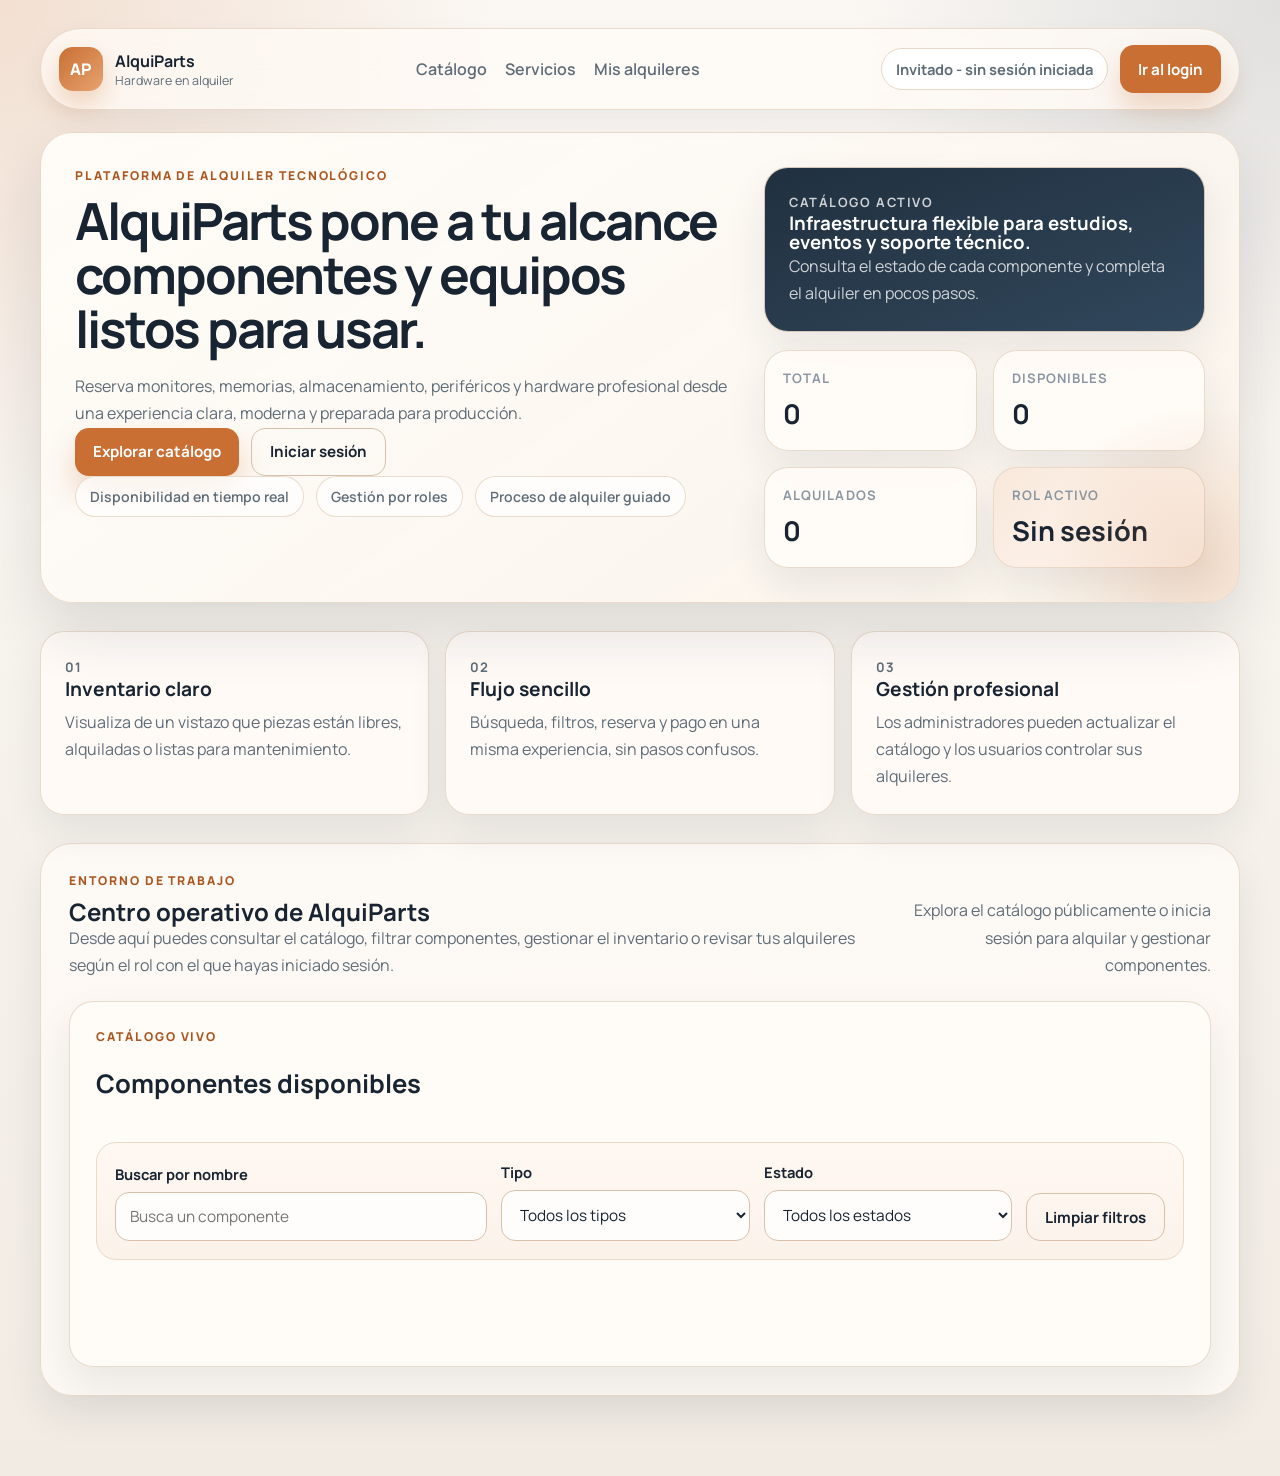
==== commit b5bff569: "Ajustes" ====
--- a/frontend/index.html
+++ b/frontend/index.html
@@ -1,4 +1,4 @@
-<!DOCTYPE html>
+﻿<!DOCTYPE html>
 <html lang="es">
 <head>
     <meta charset="UTF-8">
@@ -20,36 +20,36 @@
             </span>
         </a>
         <nav class="site-nav">
-            <a href="#catalogo">Catalogo</a>
+            <a href="#catalogo">Catálogo</a>
             <a href="#servicios">Servicios</a>
             <a href="#bloqueAlquileres">Mis alquileres</a>
         </nav>
         <div class="nav-actions">
             <p id="usuarioInfo" class="session-chip">Invitado</p>
             <a class="link-button" id="loginLink" href="login.html">Acceder</a>
-            <button type="button" id="logoutButton" class="secondary-button compact-button" onclick="cerrarSesion()">Cerrar sesion</button>
+            <button type="button" id="logoutButton" class="secondary-button compact-button" onclick="cerrarSesion()">Cerrar sesión</button>
         </div>
     </header>
 
     <section class="hero hero-home">
         <div class="hero-copy hero-copy-wide">
-            <p class="eyebrow">Plataforma de alquiler tecnologico</p>
+            <p class="eyebrow">Plataforma de alquiler tecnológico</p>
             <h1>AlquiParts pone a tu alcance componentes y equipos listos para usar.</h1>
-            <p class="hero-text">Reserva monitores, memorias, almacenamiento, perifericos y hardware profesional desde una experiencia clara, moderna y preparada para produccion.</p>
+            <p class="hero-text">Reserva monitores, memorias, almacenamiento, periféricos y hardware profesional desde una experiencia clara, moderna y preparada para producción.</p>
             <div class="hero-cta-row">
-                <a class="primary-cta" href="#catalogo">Explorar catalogo</a>
-                <a class="ghost-cta" href="login.html">Iniciar sesion</a>
+                <a class="primary-cta" href="#catalogo">Explorar catálogo</a>
+                <a class="ghost-cta" href="login.html">Iniciar sesión</a>
             </div>
             <div class="trust-strip">
                 <span>Disponibilidad en tiempo real</span>
-                <span>Gestion por roles</span>
+                <span>Gestión por roles</span>
                 <span>Proceso de alquiler guiado</span>
             </div>
         </div>
         <div class="hero-showcase">
             <div class="showcase-card spotlight-card">
-                <p class="spotlight-kicker">Catalogo activo</p>
-                <h3>Infraestructura flexible para estudios, eventos y soporte tecnico.</h3>
+                <p class="spotlight-kicker">Catálogo activo</p>
+                <h3>Infraestructura flexible para estudios, eventos y soporte técnico.</h3>
                 <p>Consulta el estado de cada componente y completa el alquiler en pocos pasos.</p>
             </div>
             <div class="showcase-stats">
@@ -67,7 +67,7 @@
                 </article>
                 <article class="mini-stat accent-stat">
                     <span>Rol activo</span>
-                    <strong id="rolActivo">Sin sesion</strong>
+                    <strong id="rolActivo">Sin sesión</strong>
                 </article>
             </div>
         </div>
@@ -77,17 +77,17 @@
         <article class="feature-card">
             <p class="feature-index">01</p>
             <h3>Inventario claro</h3>
-            <p>Visualiza de un vistazo que piezas estan libres, alquiladas o listas para mantenimiento.</p>
+            <p>Visualiza de un vistazo que piezas están libres, alquiladas o listas para mantenimiento.</p>
         </article>
         <article class="feature-card">
             <p class="feature-index">02</p>
             <h3>Flujo sencillo</h3>
-            <p>Busqueda, filtros, reserva y pago en una misma experiencia, sin pasos confusos.</p>
+            <p>Búsqueda, filtros, reserva y pago en una misma experiencia, sin pasos confusos.</p>
         </article>
         <article class="feature-card">
             <p class="feature-index">03</p>
-            <h3>Gestion profesional</h3>
-            <p>Los administradores pueden actualizar el catalogo y los usuarios controlar sus alquileres.</p>
+            <h3>Gestión profesional</h3>
+            <p>Los administradores pueden actualizar el catálogo y los usuarios controlar sus alquileres.</p>
         </article>
     </section>
 
@@ -96,7 +96,7 @@
             <div>
                 <p class="eyebrow">Entorno de trabajo</p>
                 <h2>Centro operativo de AlquiParts</h2>
-                <p class="hero-text">Desde aqui puedes consultar el catalogo, filtrar componentes, gestionar el inventario o revisar tus alquileres segun el rol con el que hayas iniciado sesion.</p>
+                <p class="hero-text">Desde aquí puedes consultar el catálogo, filtrar componentes, gestionar el inventario o revisar tus alquileres según el rol con el que hayas iniciado sesión.</p>
             </div>
             <p id="mensajeRol" class="status-text status-inline"></p>
         </div>
@@ -105,7 +105,7 @@
             <div class="form admin-panel" id="bloqueAdmin">
                 <div class="section-heading">
                     <p class="eyebrow">Panel administrador</p>
-                    <h2 id="tituloFormularioAdmin">Anadir componente</h2>
+                    <h2 id="tituloFormularioAdmin">Añadir componente</h2>
                 </div>
                 <p id="mensajeFormularioAdmin" class="status-text"></p>
                 <label class="field-label" for="nombre">Nombre</label>
@@ -117,14 +117,14 @@
                     <option value="Memoria RAM">Memoria RAM</option>
                     <option value="SSD">SSD</option>
                     <option value="HDD">HDD</option>
-                    <option value="Grafica">Grafica</option>
+                    <option value="Grafica">Gráfica</option>
                     <option value="Procesador">Procesador</option>
                     <option value="Placa base">Placa base</option>
-                    <option value="Refrigeracion">Refrigeracion</option>
+                    <option value="Refrigeracion">Refrigeración</option>
                     <option value="Caja">Caja</option>
-                    <option value="Fuente de alimentacion">Fuente de alimentacion</option>
+                    <option value="Fuente de alimentacion">Fuente de alimentación</option>
                     <option value="Monitor">Monitor</option>
-                    <option value="Periferico">Periferico</option>
+                    <option value="Periferico">Periférico</option>
                 </select>
                 <label class="field-label" for="estado">Estado</label>
                 <select id="estado">
@@ -134,14 +134,14 @@
                 </select>
                 <div class="user-actions form-actions">
                     <button type="button" id="botonGuardarComponente" onclick="guardar()">Guardar componente</button>
-                    <button type="button" class="secondary-button" id="botonCancelarEdicion" onclick="cancelarEdicion()" style="display: none;">Cancelar edicion</button>
+                    <button type="button" class="secondary-button" id="botonCancelarEdicion" onclick="cancelarEdicion()" style="display: none;">Cancelar edición</button>
                 </div>
             </div>
 
             <div class="listado catalog-panel">
                 <div class="list-header">
                     <div class="section-heading">
-                        <p class="eyebrow">Catalogo vivo</p>
+                        <p class="eyebrow">Catálogo vivo</p>
                         <h2>Componentes disponibles</h2>
                     </div>
                 </div>
@@ -158,14 +158,14 @@
                             <option value="Memoria RAM">Memoria RAM</option>
                             <option value="SSD">SSD</option>
                             <option value="HDD">HDD</option>
-                            <option value="Grafica">Grafica</option>
+                            <option value="Grafica">Gráfica</option>
                             <option value="Procesador">Procesador</option>
                             <option value="Placa base">Placa base</option>
-                            <option value="Refrigeracion">Refrigeracion</option>
+                            <option value="Refrigeracion">Refrigeración</option>
                             <option value="Caja">Caja</option>
-                            <option value="Fuente de alimentacion">Fuente de alimentacion</option>
+                            <option value="Fuente de alimentacion">Fuente de alimentación</option>
                             <option value="Monitor">Monitor</option>
-                            <option value="Periferico">Periferico</option>
+                            <option value="Periferico">Periférico</option>
                         </select>
                     </div>
                     <div class="filter-group">
@@ -205,3 +205,6 @@
 </body>
 </html>
 
+
+
+
--- a/frontend/Css.css
+++ b/frontend/Css.css
@@ -1,4 +1,4 @@
-:root {
+﻿:root {
     --bg-main: #f4efe8;
     --bg-alt: #f8f4ee;
     --surface: rgba(255, 251, 247, 0.92);
@@ -753,3 +753,116 @@
         display: none;
     }
 }
+
+.login-card-stack {
+    display: grid;
+    gap: 20px;
+    align-self: center;
+}
+
+.auth-panel {
+    width: min(430px, 100%);
+}
+
+.auth-panel-secondary {
+    background: linear-gradient(180deg, rgba(255, 251, 247, 0.98) 0%, rgba(250, 244, 237, 0.94) 100%);
+}
+
+.auth-grid {
+    display: grid;
+    grid-template-columns: repeat(2, minmax(0, 1fr));
+    gap: 14px;
+}
+
+.auth-panel-secondary button {
+    margin-top: 16px;
+}
+
+@media (max-width: 620px) {
+    .auth-grid {
+        grid-template-columns: 1fr;
+    }
+}
+
+.login-layout-enhanced {
+    grid-template-columns: minmax(380px, 1.1fr) minmax(360px, 440px);
+    align-items: stretch;
+}
+
+.login-side-hero {
+    position: relative;
+    overflow: hidden;
+    gap: 22px;
+}
+
+.login-side-hero::after {
+    content: "";
+    position: absolute;
+    right: -70px;
+    bottom: -90px;
+    width: 260px;
+    height: 260px;
+    border-radius: 50%;
+    background: radial-gradient(circle, rgba(201, 111, 51, 0.28) 0%, rgba(201, 111, 51, 0) 70%);
+}
+
+.login-card-stack {
+    gap: 18px;
+}
+
+.auth-panel-primary {
+    background: linear-gradient(180deg, rgba(255, 251, 247, 0.98) 0%, rgba(252, 246, 239, 0.96) 100%);
+}
+
+.login-spotlight-grid {
+    display: grid;
+    gap: 14px;
+}
+
+.login-spotlight-card {
+    position: relative;
+    z-index: 1;
+    padding: 20px;
+    border-radius: 22px;
+    background: rgba(255, 255, 255, 0.08);
+    border: 1px solid rgba(255, 255, 255, 0.14);
+    box-shadow: 0 14px 30px rgba(6, 12, 18, 0.18);
+}
+
+.login-spotlight-card-strong {
+    background: linear-gradient(160deg, rgba(255, 255, 255, 0.16) 0%, rgba(255, 255, 255, 0.06) 100%);
+}
+
+.login-spotlight-card strong {
+    display: block;
+    margin-bottom: 8px;
+    font-size: 1.08rem;
+    color: #fff;
+}
+
+.login-spotlight-card p {
+    margin: 0;
+    color: rgba(255, 255, 255, 0.74);
+    line-height: 1.6;
+}
+
+.login-spotlight-label {
+    display: inline-flex;
+    margin-bottom: 10px;
+    font-size: 0.76rem;
+    font-weight: 800;
+    letter-spacing: 0.14em;
+    text-transform: uppercase;
+    color: rgba(255, 255, 255, 0.72);
+}
+
+.login-side-note-wide {
+    position: relative;
+    z-index: 1;
+}
+
+@media (max-width: 1080px) {
+    .login-layout-enhanced {
+        grid-template-columns: 1fr;
+    }
+}
